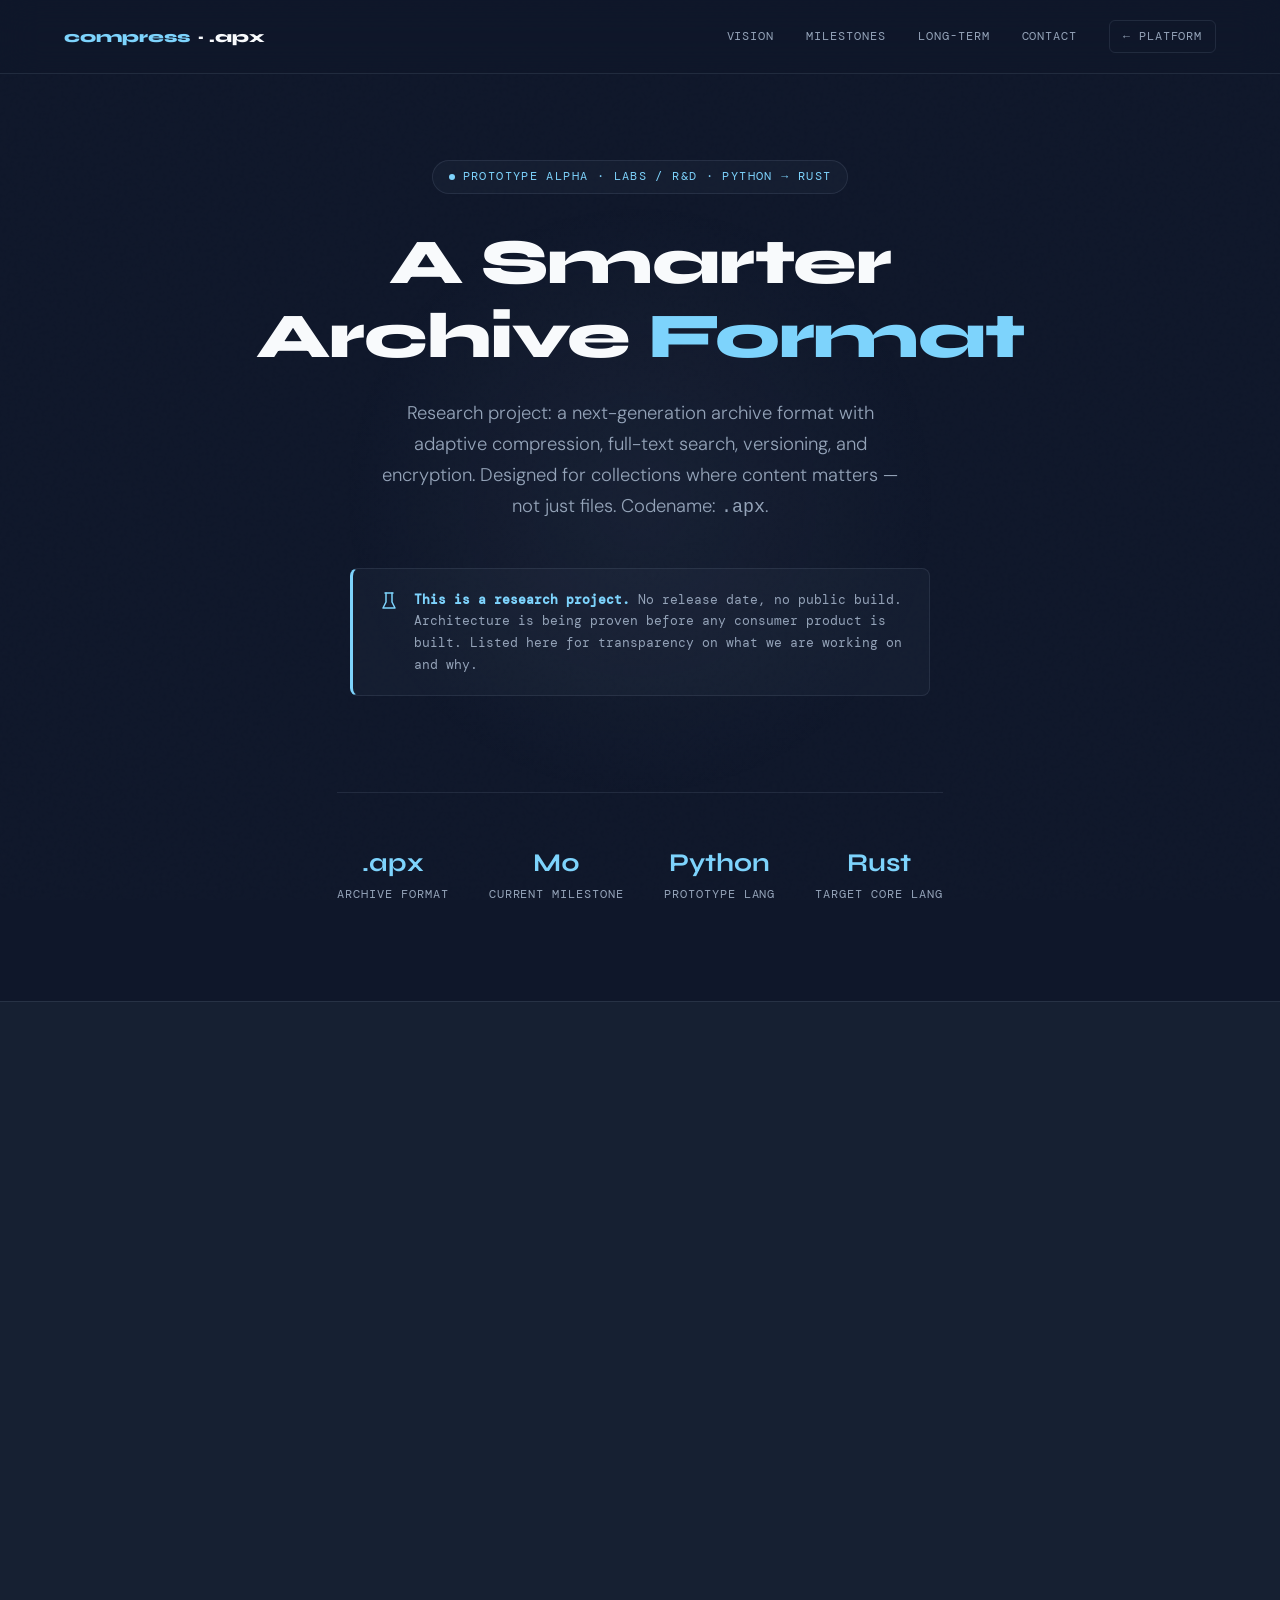
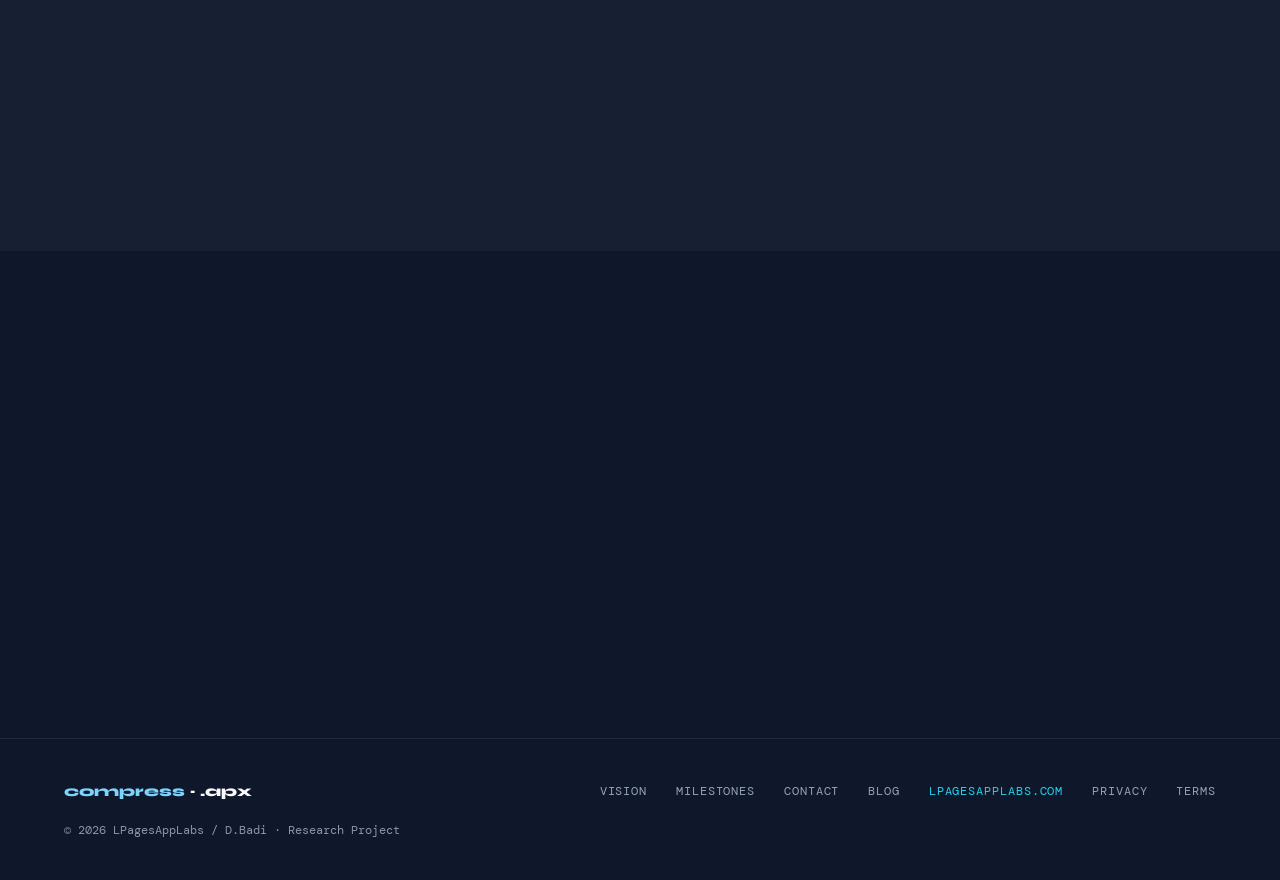
==== public/index.html @ ff011be1 "Separate served content from internal tooling — the actual fix _redirects failed twice to block /.ci" ====
<!DOCTYPE html>
<!-- LPagesAppLabs Platform v1.0 · Compress · contact@lpagesapplabs.com -->
<html lang="en">
<head>
  <meta charset="UTF-8" />
  <meta name="viewport" content="width=device-width, initial-scale=1.0"/>
  <meta name="color-scheme" content="dark">
  <title>Compress — Next-Generation Archive Format Research</title>
  <meta name="description" content="LPagesAppLabs Labs: Compress is a research project building a next-generation archive format (.apx) with adaptive compression, full-text search, and encryption.">
  <link rel="canonical" href="https://compress.lpagesapplabs.com/" />
  <meta property="og:title" content="Compress — Next-Generation Archive Format Research" />
  <meta property="og:description" content="Research project: .apx archive format with adaptive compression, full-text search, and encryption. Prototype Alpha." />
  <meta property="og:url" content="https://compress.lpagesapplabs.com/" />
  <meta property="og:image" content="https://lpagesapplabs.com/og-image.png" />
  <meta property="og:image:width" content="1200" />
  <meta property="og:image:height" content="630" />
  <meta property="og:type" content="website" />
  <meta name="twitter:card" content="summary_large_image" />
  <meta name="twitter:title" content="Compress — Next-Generation Archive Format Research" />
  <meta name="twitter:description" content="Research project: .apx archive format with adaptive compression, full-text search, and encryption. Prototype Alpha." />
  <meta name="twitter:image" content="https://lpagesapplabs.com/og-image.png" />
  <meta name="theme-color" content="#0F172A">
  <meta name="robots" content="index, follow">
  <link rel="icon" href="https://lpagesapplabs.com/logo.svg" type="image/svg+xml">
  <script src="main.js"></script>
  <link rel="stylesheet" href="fonts.css">
  <link rel="preload" href="fonts/syne-latin-800-normal.woff2" as="font" type="font/woff2" crossorigin>
  <link rel="preload" href="fonts/dm-sans-latin-400-normal.woff2" as="font" type="font/woff2" crossorigin>
  <link rel="stylesheet" href="styles.css">
</head>
<body>
<a class="skip-link" href="#main-content">Skip to main content</a>

<nav>
  <a href="#hero" class="nav-logo"><span>compress</span> · .apx</a>
  <div class="nav-right">
    <div class="nav-links">
      <a href="#vision">Vision</a>
      <a href="#milestones">Milestones</a>
      <a href="#longterm">Long-term</a>
      <a href="#contact">Contact</a>
    </div>
    <a href="https://lpagesapplabs.com" class="nav-platform" rel="noopener noreferrer">← Platform</a>
    <button class="nav-hamburger" id="hamburger" aria-label="Menu" aria-expanded="false" aria-controls="navMobile"><span></span><span></span><span></span></button>
  </div>
</nav>
<div class="nav-mobile" id="navMobile">
  <a href="#vision">Vision</a>
  <a href="#milestones">Milestones</a>
  <a href="#longterm">Long-term</a>
  <a href="#contact">Contact</a>
  <a href="https://lpagesapplabs.com" rel="noopener noreferrer">← Platform</a>
</div>

<!-- HERO -->
<main id="main-content">
<section id="hero">
  <div class="hero-glow"></div>
  <div class="hero-badge"><span class="badge-dot"></span> Prototype Alpha · Labs / R&amp;D · Python → Rust</div>
  <h1>A Smarter<br>Archive <span class="accent">Format</span></h1>
  <p class="hero-sub">Research project: a next-generation archive format with adaptive compression, full-text search, versioning, and encryption. Designed for collections where content matters — not just files. Codename: <code>.apx</code>.</p>

  <div class="lab-note">
    <span class="lab-note-icon" aria-hidden="true"><svg width="24" height="24" viewBox="0 0 24 24" fill="none" stroke="#7DD3FC" stroke-width="1.5" stroke-linecap="round" stroke-linejoin="round" aria-hidden="true"><path d="M9 3v9l-3 6h12l-3-6V3"/><line x1="8" y1="3" x2="16" y2="3"/></svg></span>
    <p><strong>This is a research project.</strong> No release date, no public build. Architecture is being proven before any consumer product is built. Listed here for transparency on what we are working on and why.</p>
  </div>

  <div class="hero-stat-bar">
    <div class="stat"><div class="stat-num">.apx</div><div class="stat-label">Archive format</div></div>
    <div class="stat"><div class="stat-num">M0</div><div class="stat-label">Current milestone</div></div>
    <div class="stat"><div class="stat-num">Python</div><div class="stat-label">Prototype lang</div></div>
    <div class="stat"><div class="stat-num">Rust</div><div class="stat-label">Target core lang</div></div>
  </div>
</section>

<!-- VISION -->
<section id="vision">
  <div class="vision-inner">
    <div class="vision-copy reveal">
      <div class="section-label">The Problem</div>
      <h2 class="section-title">Why Build a New Archive Format?</h2>
      <p>Zip and tar were designed in a different era. They treat an archive as a flat list of files — no deduplication, no search, no relationships, no adaptive compression. Every repack is a full copy.</p>
      <p>For structured creative and technical projects — codebases, design assets, research data — the archive format itself should understand the content.</p>
    </div>
    <div class="vision-goals reveal">
      <div class="goal-row"><span class="goal-icon" aria-hidden="true"><svg width="24" height="24" viewBox="0 0 24 24" fill="none" stroke="#7DD3FC" stroke-width="1.5" stroke-linecap="round" stroke-linejoin="round" aria-hidden="true"><circle cx="18" cy="5" r="3"/><circle cx="6" cy="12" r="3"/><circle cx="18" cy="19" r="3"/><line x1="8.59" y1="13.51" x2="15.42" y2="17.49"/><line x1="15.41" y1="6.51" x2="8.59" y2="10.49"/></svg></span><div><h3 class="goal-title">Content-Addressed Deduplication</h3><div class="goal-desc">Identical chunks stored once. Incremental archives without redundancy.</div></div></div>
      <div class="goal-row"><span class="goal-icon" aria-hidden="true"><svg width="24" height="24" viewBox="0 0 24 24" fill="none" stroke="#7DD3FC" stroke-width="1.5" stroke-linecap="round" stroke-linejoin="round" aria-hidden="true"><line x1="4" y1="21" x2="4" y2="14"/><line x1="4" y1="10" x2="4" y2="3"/><line x1="12" y1="21" x2="12" y2="12"/><line x1="12" y1="8" x2="12" y2="3"/><line x1="20" y1="21" x2="20" y2="16"/><line x1="20" y1="12" x2="20" y2="3"/><line x1="1" y1="14" x2="7" y2="14"/><line x1="9" y1="8" x2="15" y2="8"/><line x1="17" y1="16" x2="23" y2="16"/></svg></span><div><h3 class="goal-title">Adaptive Compression</h3><div class="goal-desc">Per-chunk, per-content-type algorithm selection. Code ≠ images ≠ audio.</div></div></div>
      <div class="goal-row"><span class="goal-icon" aria-hidden="true"><svg width="24" height="24" viewBox="0 0 24 24" fill="none" stroke="#7DD3FC" stroke-width="1.5" stroke-linecap="round" stroke-linejoin="round" aria-hidden="true"><circle cx="11" cy="11" r="8"/><line x1="21" y1="21" x2="16.65" y2="16.65"/></svg></span><div><h3 class="goal-title">Full-Text & Metadata Search</h3><div class="goal-desc">Find a file inside an archive without extracting. SQLite metadata index.</div></div></div>
      <div class="goal-row"><span class="goal-icon" aria-hidden="true"><svg width="24" height="24" viewBox="0 0 24 24" fill="none" stroke="#7DD3FC" stroke-width="1.5" stroke-linecap="round" stroke-linejoin="round" aria-hidden="true"><path d="M3 3v5h5"/><path d="M3.05 13A9 9 0 1 0 6 5.3L3 8"/></svg></span><div><h3 class="goal-title">Versioning & Delta Storage</h3><div class="goal-desc">Track changes over time. Only changed chunks stored in each version.</div></div></div>
      <div class="goal-row"><span class="goal-icon" aria-hidden="true"><svg width="24" height="24" viewBox="0 0 24 24" fill="none" stroke="#7DD3FC" stroke-width="1.5" stroke-linecap="round" stroke-linejoin="round" aria-hidden="true"><rect x="3" y="11" width="18" height="11" rx="2" ry="2"/><path d="M7 11V7a5 5 0 0 1 10 0v4"/></svg></span><div><h3 class="goal-title">Encryption</h3><div class="goal-desc">First-class encrypted archives, not an afterthought.</div></div></div>
    </div>
  </div>
</section>

<!-- MILESTONES -->
<section id="milestones">
  <div class="milestones-inner">
    <div class="milestones-header reveal">
      <div class="section-label">Milestones</div>
      <h2 class="section-title">Proving the Architecture First</h2>
      <p>Each milestone must be benchmarked and proven before the next begins. No premature optimization.</p>
    </div>
    <div class="milestone-list">
      <div class="milestone reveal">
        <div class="m-num active">M0</div>
        <div>
          <div class="m-label">Current — Prototype Alpha</div>
          <h3 class="m-name">Foundation</h3>
          <p class="m-desc">SQLite metadata schema, archive inspector, verification, and benchmark framework.</p>
          <div class="m-items">
            <span class="m-item todo">SQLite schema</span>
            <span class="m-item todo">alpha inspect</span>
            <span class="m-item todo">alpha verify</span>
            <span class="m-item todo">Benchmark framework</span>
            <span class="m-item todo">Unit test skeleton</span>
          </div>
        </div>
      </div>
      <div class="milestone reveal">
        <div class="m-num next">M1</div>
        <div>
          <h3 class="m-name">Basic Archive I/O</h3>
          <p class="m-desc"><code>alpha create</code> and <code>alpha extract</code>. Single-pass flat archive, no deduplication yet. Baseline benchmarks established.</p>
        </div>
      </div>
      <div class="milestone reveal">
        <div class="m-num next">M2</div>
        <div>
          <h3 class="m-name">Content-Addressed Deduplication</h3>
          <p class="m-desc">Chunk boundaries, rolling hash, content-addressed chunk store. Measure space savings on real project trees.</p>
        </div>
      </div>
      <div class="milestone reveal">
        <div class="m-num next">M3</div>
        <div>
          <h3 class="m-name">Adaptive Compression</h3>
          <p class="m-desc">Per-chunk algorithm selection. Benchmark zstd, brotli, and lz4 across content types. Choose per file signature.</p>
        </div>
      </div>
      <div class="milestone reveal">
        <div class="m-num next">M4+</div>
        <div>
          <h3 class="m-name">Search · Versioning · Encryption · Rust Core</h3>
          <p class="m-desc">Full-text metadata search, delta versioning, first-class encryption, and migration of the core to Rust for performance.</p>
        </div>
      </div>
    </div>
  </div>
</section>

<!-- LONG-TERM VISION -->
<section id="longterm">
  <div class="directions-wrap">
    <div class="directions-header reveal">
      <div class="section-label">Long-Term Vision</div>
      <h2 class="section-title">What It Could Become</h2>
      <p class="directions-sub">If the research proves out, these are the product directions that follow.</p>
    </div>
    <div class="lt-inner reveal">
      <div class="lt-card"><div class="lt-icon" aria-hidden="true"><svg width="24" height="24" viewBox="0 0 24 24" fill="none" stroke="#7DD3FC" stroke-width="1.5" stroke-linecap="round" stroke-linejoin="round" aria-hidden="true"><line x1="22" y1="12" x2="2" y2="12"/><path d="M5.45 5.11L2 12v6a2 2 0 0 0 2 2h16a2 2 0 0 0 2-2v-6l-3.45-6.89A2 2 0 0 0 16.76 4H7.24a2 2 0 0 0-1.79 1.11z"/><line x1="6" y1="16" x2="6.01" y2="16"/><line x1="10" y1="16" x2="10.01" y2="16"/></svg></div><h3 class="lt-title">Developer Archiver</h3><div class="lt-desc">A replacement for zip/tar in developer workflows — fast, searchable, deduplicated project archives.</div></div>
      <div class="lt-card"><div class="lt-icon" aria-hidden="true"><svg width="24" height="24" viewBox="0 0 24 24" fill="none" stroke="#7DD3FC" stroke-width="1.5" stroke-linecap="round" stroke-linejoin="round" aria-hidden="true"><circle cx="12" cy="12" r="10"/><line x1="14.31" y1="8" x2="20.05" y2="17.94"/><line x1="9.69" y1="8" x2="21.17" y2="8"/><line x1="7.38" y1="12" x2="13.12" y2="2.06"/><line x1="9.69" y1="16" x2="3.95" y2="6.06"/><line x1="14.31" y1="16" x2="2.83" y2="16"/><line x1="16.62" y1="12" x2="10.88" y2="21.94"/></svg></div><h3 class="lt-title">Creative Asset Storage</h3><div class="lt-desc">Archive format for design studios and video teams — where assets are large, versioned, and referenced repeatedly.</div></div>
      <div class="lt-card"><div class="lt-icon" aria-hidden="true"><svg width="24" height="24" viewBox="0 0 24 24" fill="none" stroke="#7DD3FC" stroke-width="1.5" stroke-linecap="round" stroke-linejoin="round" aria-hidden="true"><rect x="3" y="11" width="18" height="11" rx="2" ry="2"/><path d="M7 11V7a5 5 0 0 1 10 0v4"/></svg></div><h3 class="lt-title">Encrypted Backup Format</h3><div class="lt-desc">Encrypted, deduplicated, searchable offline backups — the data layer beneath future LPagesAppLabs products.</div></div>
      <div class="lt-card"><div class="lt-icon" aria-hidden="true"><svg width="24" height="24" viewBox="0 0 24 24" fill="none" stroke="#7DD3FC" stroke-width="1.5" stroke-linecap="round" stroke-linejoin="round" aria-hidden="true"><path d="M2 3h6a4 4 0 0 1 4 4v14a3 3 0 0 0-3-3H2z"/><path d="M22 3h-6a4 4 0 0 0-4 4v14a3 3 0 0 0 3-3h7z"/></svg></div><h3 class="lt-title">Research & Data Archives</h3><div class="lt-desc">Structured archives for research datasets — with provenance, versioning, and relationship graphs.</div></div>
    </div>
  </div>
</section>

<!-- CONTACT -->
<section id="contact">
  <div class="reveal">
    <div class="section-label">Get in Touch</div>
    <h2 class="section-title">Follow the Research</h2>
  </div>
  <div class="contact-box reveal">
    <p>Interested in this problem space? Get in touch.</p>
    <a href="mailto:contact@lpagesapplabs.com" class="contact-email">contact@lpagesapplabs.com</a>
  </div>
</section>

</main>

<footer>
  <a href="#hero" class="footer-logo"><span>compress</span> · .apx</a>
  <div class="footer-links">
    <a href="#vision">Vision</a>
    <a href="#milestones">Milestones</a>
    <a href="#contact">Contact</a>
    <a href="https://blog.lpagesapplabs.com" rel="noopener noreferrer">Blog</a>
    <a href="https://lpagesapplabs.com" class="footer-platform" rel="noopener noreferrer">lpagesapplabs.com</a>
    <a href="privacy.html">Privacy</a>
    <a href="terms.html">Terms</a>
  </div>
  <div class="footer-copy">© 2026 LPagesAppLabs / D.Badi · Research Project</div>
</footer>

</body>
</html>
---- public/fonts.css ----
/* Self-hosted webfonts. Previously loaded from fonts.bunny.net, which sat in both
   style-src and font-src on all nine origins with no SRI possible, because the
   CSS URL is generated. Serving them from our own origin removes the last
   third-party origin on the platform and lets the CSP drop to 'self'.
   Greek subsets omitted; latin and latin-ext cover English and Romanian. */

/* latin */
@font-face {
  font-family: 'Syne';
  font-style: normal;
  font-weight: 400;
  font-stretch: 100%;
  font-display: swap;
  src: url(fonts/syne-latin-400-normal.woff2) format('woff2'); 
  unicode-range: U+0000-00FF,U+0131,U+0152-0153,U+02BB-02BC,U+02C6,U+02DA,U+02DC,U+0304,U+0308,U+0329,U+2000-206F,U+20AC,U+2122,U+2191,U+2193,U+2212,U+2215,U+FEFF,U+FFFD;
}

/* latin-ext */
@font-face {
  font-family: 'Syne';
  font-style: normal;
  font-weight: 400;
  font-stretch: 100%;
  font-display: swap;
  src: url(fonts/syne-latin-ext-400-normal.woff2) format('woff2'); 
  unicode-range: U+0100-02BA,U+02BD-02C5,U+02C7-02CC,U+02CE-02D7,U+02DD-02FF,U+0304,U+0308,U+0329,U+1D00-1DBF,U+1E00-1E9F,U+1EF2-1EFF,U+2020,U+20A0-20AB,U+20AD-20C0,U+2113,U+2C60-2C7F,U+A720-A7FF;
}

/* latin */
@font-face {
  font-family: 'Syne';
  font-style: normal;
  font-weight: 600;
  font-stretch: 100%;
  font-display: swap;
  src: url(fonts/syne-latin-600-normal.woff2) format('woff2'); 
  unicode-range: U+0000-00FF,U+0131,U+0152-0153,U+02BB-02BC,U+02C6,U+02DA,U+02DC,U+0304,U+0308,U+0329,U+2000-206F,U+20AC,U+2122,U+2191,U+2193,U+2212,U+2215,U+FEFF,U+FFFD;
}

/* latin-ext */
@font-face {
  font-family: 'Syne';
  font-style: normal;
  font-weight: 600;
  font-stretch: 100%;
  font-display: swap;
  src: url(fonts/syne-latin-ext-600-normal.woff2) format('woff2'); 
  unicode-range: U+0100-02BA,U+02BD-02C5,U+02C7-02CC,U+02CE-02D7,U+02DD-02FF,U+0304,U+0308,U+0329,U+1D00-1DBF,U+1E00-1E9F,U+1EF2-1EFF,U+2020,U+20A0-20AB,U+20AD-20C0,U+2113,U+2C60-2C7F,U+A720-A7FF;
}

/* latin */
@font-face {
  font-family: 'Syne';
  font-style: normal;
  font-weight: 700;
  font-stretch: 100%;
  font-display: swap;
  src: url(fonts/syne-latin-700-normal.woff2) format('woff2'); 
  unicode-range: U+0000-00FF,U+0131,U+0152-0153,U+02BB-02BC,U+02C6,U+02DA,U+02DC,U+0304,U+0308,U+0329,U+2000-206F,U+20AC,U+2122,U+2191,U+2193,U+2212,U+2215,U+FEFF,U+FFFD;
}

/* latin-ext */
@font-face {
  font-family: 'Syne';
  font-style: normal;
  font-weight: 700;
  font-stretch: 100%;
  font-display: swap;
  src: url(fonts/syne-latin-ext-700-normal.woff2) format('woff2'); 
  unicode-range: U+0100-02BA,U+02BD-02C5,U+02C7-02CC,U+02CE-02D7,U+02DD-02FF,U+0304,U+0308,U+0329,U+1D00-1DBF,U+1E00-1E9F,U+1EF2-1EFF,U+2020,U+20A0-20AB,U+20AD-20C0,U+2113,U+2C60-2C7F,U+A720-A7FF;
}

/* latin */
@font-face {
  font-family: 'Syne';
  font-style: normal;
  font-weight: 800;
  font-stretch: 100%;
  font-display: swap;
  src: url(fonts/syne-latin-800-normal.woff2) format('woff2'); 
  unicode-range: U+0000-00FF,U+0131,U+0152-0153,U+02BB-02BC,U+02C6,U+02DA,U+02DC,U+0304,U+0308,U+0329,U+2000-206F,U+20AC,U+2122,U+2191,U+2193,U+2212,U+2215,U+FEFF,U+FFFD;
}

/* latin-ext */
@font-face {
  font-family: 'Syne';
  font-style: normal;
  font-weight: 800;
  font-stretch: 100%;
  font-display: swap;
  src: url(fonts/syne-latin-ext-800-normal.woff2) format('woff2'); 
  unicode-range: U+0100-02BA,U+02BD-02C5,U+02C7-02CC,U+02CE-02D7,U+02DD-02FF,U+0304,U+0308,U+0329,U+1D00-1DBF,U+1E00-1E9F,U+1EF2-1EFF,U+2020,U+20A0-20AB,U+20AD-20C0,U+2113,U+2C60-2C7F,U+A720-A7FF;
}

/* latin */
@font-face {
  font-family: 'DM Mono';
  font-style: normal;
  font-weight: 300;
  font-display: swap;
  src: url(fonts/dm-mono-latin-300-normal.woff2) format('woff2'); 
  unicode-range: U+0000-00FF,U+0131,U+0152-0153,U+02BB-02BC,U+02C6,U+02DA,U+02DC,U+0304,U+0308,U+0329,U+2000-206F,U+20AC,U+2122,U+2191,U+2193,U+2212,U+2215,U+FEFF,U+FFFD;
}

/* latin-ext */
@font-face {
  font-family: 'DM Mono';
  font-style: normal;
  font-weight: 300;
  font-display: swap;
  src: url(fonts/dm-mono-latin-ext-300-normal.woff2) format('woff2'); 
  unicode-range: U+0100-02BA,U+02BD-02C5,U+02C7-02CC,U+02CE-02D7,U+02DD-02FF,U+0304,U+0308,U+0329,U+1D00-1DBF,U+1E00-1E9F,U+1EF2-1EFF,U+2020,U+20A0-20AB,U+20AD-20C0,U+2113,U+2C60-2C7F,U+A720-A7FF;
}

/* latin */
@font-face {
  font-family: 'DM Mono';
  font-style: normal;
  font-weight: 400;
  font-display: swap;
  src: url(fonts/dm-mono-latin-400-normal.woff2) format('woff2'); 
  unicode-range: U+0000-00FF,U+0131,U+0152-0153,U+02BB-02BC,U+02C6,U+02DA,U+02DC,U+0304,U+0308,U+0329,U+2000-206F,U+20AC,U+2122,U+2191,U+2193,U+2212,U+2215,U+FEFF,U+FFFD;
}

/* latin-ext */
@font-face {
  font-family: 'DM Mono';
  font-style: normal;
  font-weight: 400;
  font-display: swap;
  src: url(fonts/dm-mono-latin-ext-400-normal.woff2) format('woff2'); 
  unicode-range: U+0100-02BA,U+02BD-02C5,U+02C7-02CC,U+02CE-02D7,U+02DD-02FF,U+0304,U+0308,U+0329,U+1D00-1DBF,U+1E00-1E9F,U+1EF2-1EFF,U+2020,U+20A0-20AB,U+20AD-20C0,U+2113,U+2C60-2C7F,U+A720-A7FF;
}

/* latin */
@font-face {
  font-family: 'DM Mono';
  font-style: normal;
  font-weight: 500;
  font-display: swap;
  src: url(fonts/dm-mono-latin-500-normal.woff2) format('woff2'); 
  unicode-range: U+0000-00FF,U+0131,U+0152-0153,U+02BB-02BC,U+02C6,U+02DA,U+02DC,U+0304,U+0308,U+0329,U+2000-206F,U+20AC,U+2122,U+2191,U+2193,U+2212,U+2215,U+FEFF,U+FFFD;
}

/* latin-ext */
@font-face {
  font-family: 'DM Mono';
  font-style: normal;
  font-weight: 500;
  font-display: swap;
  src: url(fonts/dm-mono-latin-ext-500-normal.woff2) format('woff2'); 
  unicode-range: U+0100-02BA,U+02BD-02C5,U+02C7-02CC,U+02CE-02D7,U+02DD-02FF,U+0304,U+0308,U+0329,U+1D00-1DBF,U+1E00-1E9F,U+1EF2-1EFF,U+2020,U+20A0-20AB,U+20AD-20C0,U+2113,U+2C60-2C7F,U+A720-A7FF;
}

/* latin */
@font-face {
  font-family: 'DM Sans';
  font-style: normal;
  font-weight: 300;
  font-stretch: 100%;
  font-display: swap;
  src: url(fonts/dm-sans-latin-300-normal.woff2) format('woff2'); 
  unicode-range: U+0000-00FF,U+0131,U+0152-0153,U+02BB-02BC,U+02C6,U+02DA,U+02DC,U+0304,U+0308,U+0329,U+2000-206F,U+20AC,U+2122,U+2191,U+2193,U+2212,U+2215,U+FEFF,U+FFFD;
}

/* latin-ext */
@font-face {
  font-family: 'DM Sans';
  font-style: normal;
  font-weight: 300;
  font-stretch: 100%;
  font-display: swap;
  src: url(fonts/dm-sans-latin-ext-300-normal.woff2) format('woff2'); 
  unicode-range: U+0100-02BA,U+02BD-02C5,U+02C7-02CC,U+02CE-02D7,U+02DD-02FF,U+0304,U+0308,U+0329,U+1D00-1DBF,U+1E00-1E9F,U+1EF2-1EFF,U+2020,U+20A0-20AB,U+20AD-20C0,U+2113,U+2C60-2C7F,U+A720-A7FF;
}

/* latin */
@font-face {
  font-family: 'DM Sans';
  font-style: normal;
  font-weight: 400;
  font-stretch: 100%;
  font-display: swap;
  src: url(fonts/dm-sans-latin-400-normal.woff2) format('woff2'); 
  unicode-range: U+0000-00FF,U+0131,U+0152-0153,U+02BB-02BC,U+02C6,U+02DA,U+02DC,U+0304,U+0308,U+0329,U+2000-206F,U+20AC,U+2122,U+2191,U+2193,U+2212,U+2215,U+FEFF,U+FFFD;
}

/* latin-ext */
@font-face {
  font-family: 'DM Sans';
  font-style: normal;
  font-weight: 400;
  font-stretch: 100%;
  font-display: swap;
  src: url(fonts/dm-sans-latin-ext-400-normal.woff2) format('woff2'); 
  unicode-range: U+0100-02BA,U+02BD-02C5,U+02C7-02CC,U+02CE-02D7,U+02DD-02FF,U+0304,U+0308,U+0329,U+1D00-1DBF,U+1E00-1E9F,U+1EF2-1EFF,U+2020,U+20A0-20AB,U+20AD-20C0,U+2113,U+2C60-2C7F,U+A720-A7FF;
}

/* latin */
@font-face {
  font-family: 'DM Sans';
  font-style: normal;
  font-weight: 500;
  font-stretch: 100%;
  font-display: swap;
  src: url(fonts/dm-sans-latin-500-normal.woff2) format('woff2'); 
  unicode-range: U+0000-00FF,U+0131,U+0152-0153,U+02BB-02BC,U+02C6,U+02DA,U+02DC,U+0304,U+0308,U+0329,U+2000-206F,U+20AC,U+2122,U+2191,U+2193,U+2212,U+2215,U+FEFF,U+FFFD;
}

/* latin-ext */
@font-face {
  font-family: 'DM Sans';
  font-style: normal;
  font-weight: 500;
  font-stretch: 100%;
  font-display: swap;
  src: url(fonts/dm-sans-latin-ext-500-normal.woff2) format('woff2'); 
  unicode-range: U+0100-02BA,U+02BD-02C5,U+02C7-02CC,U+02CE-02D7,U+02DD-02FF,U+0304,U+0308,U+0329,U+1D00-1DBF,U+1E00-1E9F,U+1EF2-1EFF,U+2020,U+20A0-20AB,U+20AD-20C0,U+2113,U+2C60-2C7F,U+A720-A7FF;
}
---- public/styles.css ----
*, *::before, *::after { box-sizing: border-box; margin: 0; padding: 0; }
    :root {
      --bg: #0F172A; --bg2: #111827;
      --surface: #1E293B; --surface2: #162032;
      --slate: #64748B; --slate-bright: #94A3B8;
      --slate-glow: rgba(100,116,139,0.15);
      --slate-glow2: rgba(100,116,139,0.07);
      --accent: #7DD3FC; /* sky-300 — bright research accent */
      --cyan: #22D3EE;
      --emerald: #10B981;
      --white: #F8FAFC; --muted: #94A3B8; --muted-dim: #8A97A8;
      --border: rgba(100,116,139,0.22);
    }
    html { scroll-behavior: smooth; }
    body { background: var(--bg); color: var(--white); font-family: 'DM Sans', sans-serif; font-size: 16px; line-height: 1.7; overflow-x: hidden; }
    body::before { content:''; position:fixed; inset:0; background-image:url("data:image/svg+xml,%3Csvg viewBox='0 0 256 256' xmlns='http://www.w3.org/2000/svg'%3E%3Cfilter id='noise'%3E%3CfeTurbulence type='fractalNoise' baseFrequency='0.9' numOctaves='4' stitchTiles='stitch'/%3E%3C/filter%3E%3Crect width='100%25' height='100%25' filter='url(%23noise)' opacity='0.04'/%3E%3C/svg%3E"); pointer-events:none; z-index:0; opacity:0.4; }
    section { position: relative; z-index: 1; }

    nav { position:fixed; top:0; left:0; right:0; z-index:100; display:flex; justify-content:space-between; align-items:center; padding:1.25rem 5%; background:rgba(15,23,42,0.88); backdrop-filter:blur(18px); border-bottom:1px solid var(--border); }
    .nav-logo { font-family:'Syne',sans-serif; font-weight:800; font-size:1rem; color:var(--white); display:flex; align-items:center; gap:0.5rem; text-decoration:none; }
    .nav-logo span { color:var(--accent); }
    .nav-right { display:flex; align-items:center; gap:2rem; }
    .nav-links { display:flex; gap:2rem; }
    .nav-links a { font-family:'DM Mono',monospace; font-size:0.75rem; color:var(--muted); text-decoration:none; letter-spacing:0.08em; text-transform:uppercase; transition:color 0.2s; }
    .nav-links a:hover { color:var(--accent); }
    .nav-platform { font-family:'DM Mono',monospace; font-size:0.72rem; color:var(--muted); text-decoration:none; letter-spacing:0.08em; text-transform:uppercase; border:1px solid var(--border); padding:0.35rem 0.8rem; border-radius:6px; transition:all 0.2s; }
    .nav-platform:hover { color:var(--cyan); border-color:rgba(34,211,238,0.3); }
    .nav-hamburger { display:none; flex-direction:column; gap:5px; cursor:pointer; padding:4px; background:none; border:none; }
    .nav-hamburger span { display:block; width:22px; height:2px; background:var(--muted); border-radius:2px; }
    .nav-mobile { display:none; flex-direction:column; background:rgba(15,23,42,0.97); border-top:1px solid var(--border); padding:1rem 5%; position:fixed; top:62px; left:0; right:0; z-index:99; }
    .nav-mobile a { font-family:'DM Mono',monospace; font-size:0.85rem; color:var(--muted); text-decoration:none; letter-spacing:0.08em; text-transform:uppercase; padding:0.75rem 0; border-bottom:1px solid rgba(255,255,255,0.04); transition:color 0.2s; }
    .nav-mobile a:last-child { border-bottom:none; }
    .nav-mobile a:hover { color:var(--accent); }
    .nav-mobile.open { display:flex; }

    #hero { min-height:100vh; display:flex; flex-direction:column; align-items:center; justify-content:center; text-align:center; padding:10rem 5% 6rem; overflow:hidden; }
    .hero-glow { position:absolute; width:600px; height:600px; border-radius:50%; background:radial-gradient(circle, rgba(100,116,139,0.1) 0%, transparent 70%); top:50%; left:50%; transform:translate(-50%,-50%); pointer-events:none; }
    .hero-badge { display:inline-flex; align-items:center; gap:0.5rem; font-family:'DM Mono',monospace; font-size:0.72rem; letter-spacing:0.12em; text-transform:uppercase; color:var(--accent); background:var(--slate-glow2); border:1px solid var(--border); padding:0.4rem 1rem; border-radius:999px; margin-bottom:2rem; animation:fadeUp 0.6s ease both; }
    .badge-dot { width:6px; height:6px; border-radius:50%; background:var(--accent); animation:blink 3s ease infinite; }
    @keyframes blink { 0%,100%{opacity:1} 50%{opacity:0.4} }
    h1 { font-family:'Syne',sans-serif; font-weight:800; font-size:clamp(2rem,5vw,4rem); line-height:1.15; letter-spacing:-0.02em; margin-bottom:1.5rem; animation:fadeUp 0.7s 0.1s ease both; }
    h1 .accent { color:var(--accent); }
    .hero-sub { font-size:clamp(1rem,2vw,1.15rem); color:var(--muted); max-width:520px; margin:0 auto 2.8rem; font-weight:300; animation:fadeUp 0.7s 0.2s ease both; }

    .lab-note { display:flex; align-items:flex-start; gap:0.8rem; background:var(--slate-glow2); border:1px solid var(--border); border-left:3px solid var(--accent); border-radius:8px; padding:1.2rem 1.5rem; max-width:580px; margin:0 auto 2rem; animation:fadeUp 0.7s 0.3s ease both; text-align:left; }
    .lab-note-icon { flex-shrink:0; margin-top:0.1rem; display: flex; align-items: center; }
    .lab-note p { font-family:'DM Mono',monospace; font-size:0.8rem; color:var(--muted); line-height:1.7; }
    .lab-note strong { color:var(--accent); }

    .hero-stat-bar { display:flex; gap:2.5rem; flex-wrap:wrap; justify-content:center; margin-top:4rem; padding-top:3rem; border-top:1px solid var(--border); animation:fadeUp 0.7s 0.45s ease both; }
    .stat { text-align:center; }
    .stat-num { font-family:'Syne',sans-serif; font-size:1.6rem; font-weight:700; color:var(--accent); }
    .stat-label { font-size:0.75rem; color:var(--muted); font-family:'DM Mono',monospace; text-transform:uppercase; letter-spacing:0.08em; }
    @keyframes fadeUp { from{opacity:0;transform:translateY(24px)} to{opacity:1;transform:translateY(0)} }

    .section-label { font-family:'DM Mono',monospace; font-size:0.72rem; letter-spacing:0.14em; text-transform:uppercase; color:var(--accent); margin-bottom:1rem; }
    .section-title { font-family:'Syne',sans-serif; font-size:clamp(1.8rem,4vw,2.8rem); font-weight:700; line-height:1.2; margin-bottom:1rem; }

    /* VISION */
    #vision { padding:7rem 5%; background:var(--surface2); border-top:1px solid var(--border); }
    .vision-inner { max-width:1100px; margin:0 auto; display:grid; grid-template-columns:1fr 1fr; gap:4rem; align-items:start; }
    .vision-copy p { color:var(--muted); margin-bottom:1.5rem; font-size:1rem; }
    .vision-goals { display:flex; flex-direction:column; gap:0.7rem; }
    .goal-row { display:flex; align-items:flex-start; gap:0.8rem; padding:1rem 1.2rem; background:var(--surface); border:1px solid var(--border); border-radius:10px; }
    .goal-icon { flex-shrink:0; margin-top:0.1rem; display: flex; align-items: center; }
    .goal-title { font-family:'Syne',sans-serif; font-size:0.9rem; font-weight:700; margin-bottom:0.2rem; }
    .goal-desc { font-size:0.8rem; color:var(--muted); }

    /* MILESTONES */
    #milestones { padding:7rem 5%; }
    .milestones-inner { max-width:800px; margin:0 auto; }
    .milestones-header { text-align:center; margin-bottom:3.5rem; }
    .milestones-header p { color:var(--muted); font-size:1rem; margin-top:0.5rem; }
    .milestone-list { display:flex; flex-direction:column; }
    .milestone { display:grid; grid-template-columns:56px 1fr; gap:1.5rem; padding:1.8rem 0; border-bottom:1px solid rgba(255,255,255,0.04); align-items:start; }
    .milestone:last-child { border-bottom:none; }
    .m-num { width:40px; height:40px; border-radius:8px; display:flex; align-items:center; justify-content:center; font-family:'DM Mono',monospace; font-size:0.8rem; flex-shrink:0; }
    .m-num.active { background:var(--slate-glow); border:1px solid rgba(100,116,139,0.35); color:var(--accent); }
    .m-num.next { background:rgba(255,255,255,0.04); border:1px solid rgba(255,255,255,0.08); color:var(--muted); }
    .m-label { font-family:'DM Mono',monospace; font-size:0.65rem; letter-spacing:0.1em; text-transform:uppercase; color:var(--accent); margin-bottom:0.2rem; }
    .m-name { font-family:'Syne',sans-serif; font-size:1rem; font-weight:700; margin-bottom:0.3rem; }
    .m-desc { font-size:0.88rem; color:var(--muted); }
    .m-items { display:flex; flex-wrap:wrap; gap:0.4rem; margin-top:0.8rem; }
    .m-item { font-family:'DM Mono',monospace; font-size:0.67rem; padding:0.2rem 0.55rem; border-radius:4px; }
    .m-item.todo { background:rgba(255,255,255,0.04); border:1px solid rgba(255,255,255,0.08); color:var(--muted); }

    /* ROADMAP VISION */
    #longterm { padding:6rem 5%; background:var(--surface2); border-top:1px solid var(--border); }
    .lt-inner { max-width:900px; margin:0 auto; display:grid; grid-template-columns:repeat(auto-fit,minmax(200px,1fr)); gap:1rem; }
    .lt-card { background:var(--surface); border:1px solid var(--border); border-radius:10px; padding:1.5rem; }
    .lt-icon { margin-bottom:0.7rem; display: flex; }
    .lt-title { font-family:'Syne',sans-serif; font-size:0.9rem; font-weight:700; margin-bottom:0.4rem; color:var(--accent); }
    .lt-desc { font-size:0.82rem; color:var(--muted); line-height:1.6; }

    #contact { padding:6rem 5%; text-align:center; }
    .contact-box { max-width:480px; margin:2rem auto 0; background:var(--surface); border:1px solid var(--border); border-radius:12px; padding:2.5rem; }
    .contact-box p { color:var(--muted); font-size:0.95rem; margin-bottom:1.4rem; }
    .contact-email { display:inline-block; font-family:'DM Mono',monospace; font-size:0.95rem; color:var(--accent); text-decoration:none; padding:0.5rem 1rem; border:1px solid var(--border); border-radius:6px; transition:border-color 0.2s; }
    .contact-email:hover { border-color:var(--accent); }

    footer { padding:2.5rem 5%; border-top:1px solid var(--border); display:flex; justify-content:space-between; align-items:center; flex-wrap:wrap; gap:1rem; position:relative; z-index:1; }
    .footer-logo { font-family:'Syne',sans-serif; font-weight:800; font-size:0.95rem; text-decoration:none; color:var(--white); }
    .footer-logo span { color:var(--accent); }
    .footer-links { display:flex; gap:1.8rem; flex-wrap:wrap; }
    .footer-links a { font-family:'DM Mono',monospace; font-size:0.72rem; letter-spacing:0.08em; text-transform:uppercase; color:var(--muted); text-decoration:none; transition:color 0.2s; }
    .footer-links a:hover { color:var(--accent); }
    .footer-copy { font-family:'DM Mono',monospace; font-size:0.72rem; color:var(--muted-dim); }

    .js .reveal { opacity:0; transform:translateY(20px); transition:opacity 0.7s ease, transform 0.7s ease; }
    .js .reveal.visible { opacity:1; transform:none; }

    @media(max-width:768px){
      .vision-inner { grid-template-columns:1fr; gap:3rem; }
      .nav-links{display:none} .nav-hamburger{display:flex} .nav-right{gap:1rem}
      #hero{padding:7rem 5% 4rem} h1{font-size:clamp(1.9rem,8vw,2.8rem)}
      .hero-stat-bar{gap:1.5rem;margin-top:2.5rem;padding-top:2rem} .stat-num{font-size:1.3rem}
      footer{flex-direction:column;text-align:center;align-items:center} .footer-links{justify-content:center;gap:1rem}
    }

    @media (prefers-reduced-motion: reduce) {
      *, *::before, *::after { animation-duration: 0.01ms !important; animation-iteration-count: 1 !important; transition-duration: 0.01ms !important; }
      html { scroll-behavior: auto; }
      .js .reveal { opacity: 1; transform: none; }
    }
    .directions-wrap { max-width: 1100px; margin: 0 auto; }
    .directions-header { text-align: center; margin-bottom: 3rem; }
    .directions-sub { color: var(--muted); font-size: 1rem; max-width: 500px; margin: 0.5rem auto 0; }
    .footer-links .footer-platform { color: var(--cyan); }
  
/* Skip-to-content — WCAG 2.4.1 Level A */
.skip-link {
  position: absolute;
  top: -48px;
  left: 1rem;
  background: #10B981;
  color: #0F172A;
  padding: 0.5rem 1.1rem;
  border-radius: 0 0 6px 6px;
  z-index: 9999;
  font-size: 0.85rem;
  font-weight: 600;
  text-decoration: none;
  transition: top 0.15s ease;
}
.skip-link:focus { top: 0; outline: 2px solid #0F172A; outline-offset: 2px; }

/* Focus is a designed state, not a browser default. Nothing on this platform
   defined one except .skip-link, and five inputs actively removed the ring and
   signalled focus with a 1px border tint only — a colour-only indicator, which
   fails WCAG 1.4.1 and 2.4.7. White on these surfaces measures >13:1.
   :focus-visible, so pointer users never see a ring they did not ask for. */
:focus-visible {
  outline: 2px solid #F8FAFC;
  outline-offset: 2px;
  border-radius: 4px;
}
a:focus-visible, button:focus-visible, input:focus-visible,
[tabindex]:focus-visible, .btn:focus-visible {
  outline: 2px solid #F8FAFC;
  outline-offset: 2px;
}

/* Card titles are h3 so screen readers and search engines can navigate by
   heading; :where() keeps specificity at 0 so the existing class rules,
   which were written for divs, continue to control every visual property. */
:where(h3.work-name, h3.feature-title, h3.step-title, h3.svc-title, h3.prod-name, h3.post-title, h3.concept-title, h3.why-title, h3.card-title, h3.tier-name) {
  margin: 0; font-size: inherit; font-weight: inherit; line-height: inherit;
}
:where(h3.vis-title, h3.m-name, h3.goal-title, h3.lt-title, h3.how-title, h3.tier-head) {
  margin: 0; font-size: inherit; font-weight: inherit; line-height: inherit;
}

/* WCAG 2.5.8 — standalone nav and footer links computed ~20px tall against a
   24px minimum. min-height with inline-flex raises the hit area without adding
   padding that would shift the existing horizontal rhythm. */
.nav-links a, .footer-links a, .nav-mobile a, .nav-right a {
  display: inline-flex; align-items: center; min-height: 24px;
}

/* 404 page. No inline style attributes anywhere — style-src is 'self' with no
   unsafe-inline, so an inline style would simply not apply and the page would
   render bare. The strict CSP is only real because nothing depends on inline. */
.nf-wrap {
  min-height: 70vh; display: flex; flex-direction: column;
  align-items: center; justify-content: center; text-align: center;
  padding: 8rem 5% 4rem; gap: 1rem;
}
.nf-code {
  font-family: 'DM Mono', monospace; font-size: .72rem; letter-spacing: .14em;
  text-transform: uppercase; color: var(--muted);
}
.nf-title { font-family: 'Syne', sans-serif; font-weight: 800; font-size: clamp(2rem, 5vw, 3rem); }
.nf-body { color: var(--muted); max-width: 46ch; line-height: 1.7; }
.nf-back { color: var(--white); }
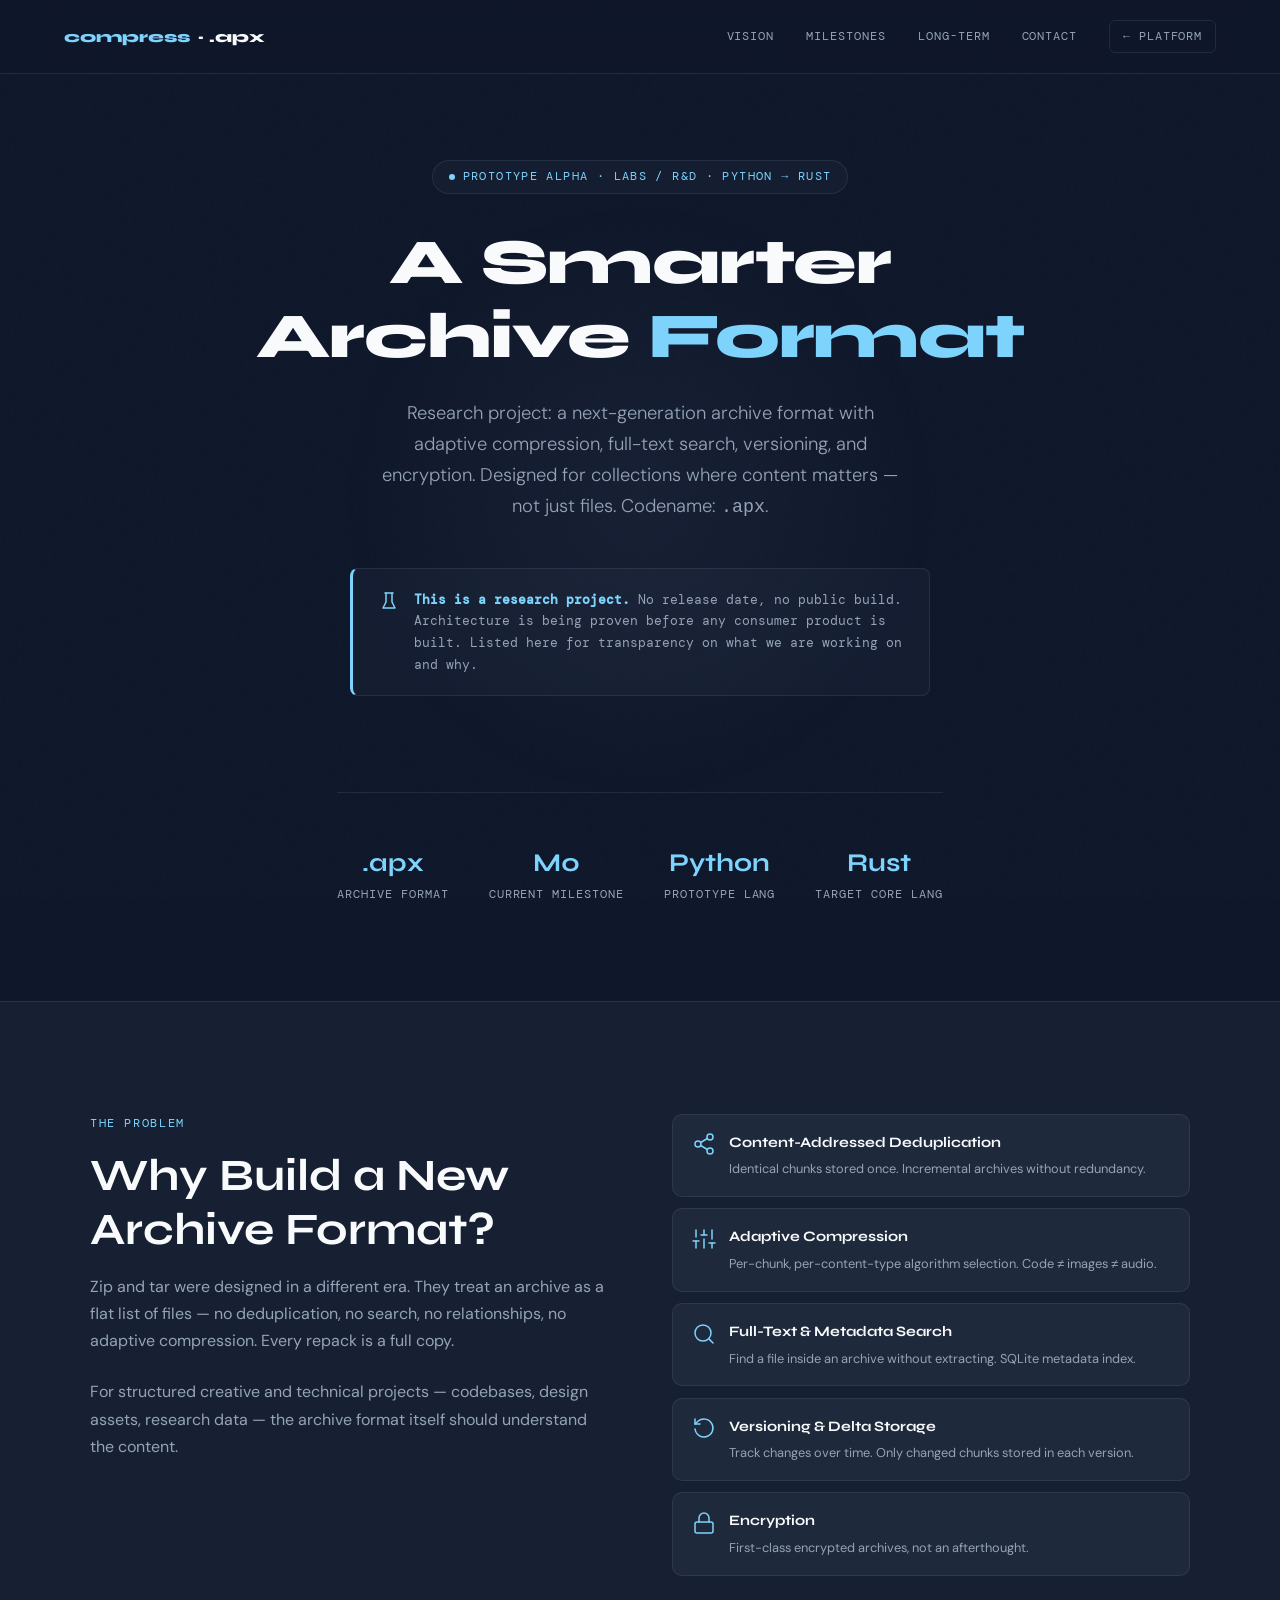
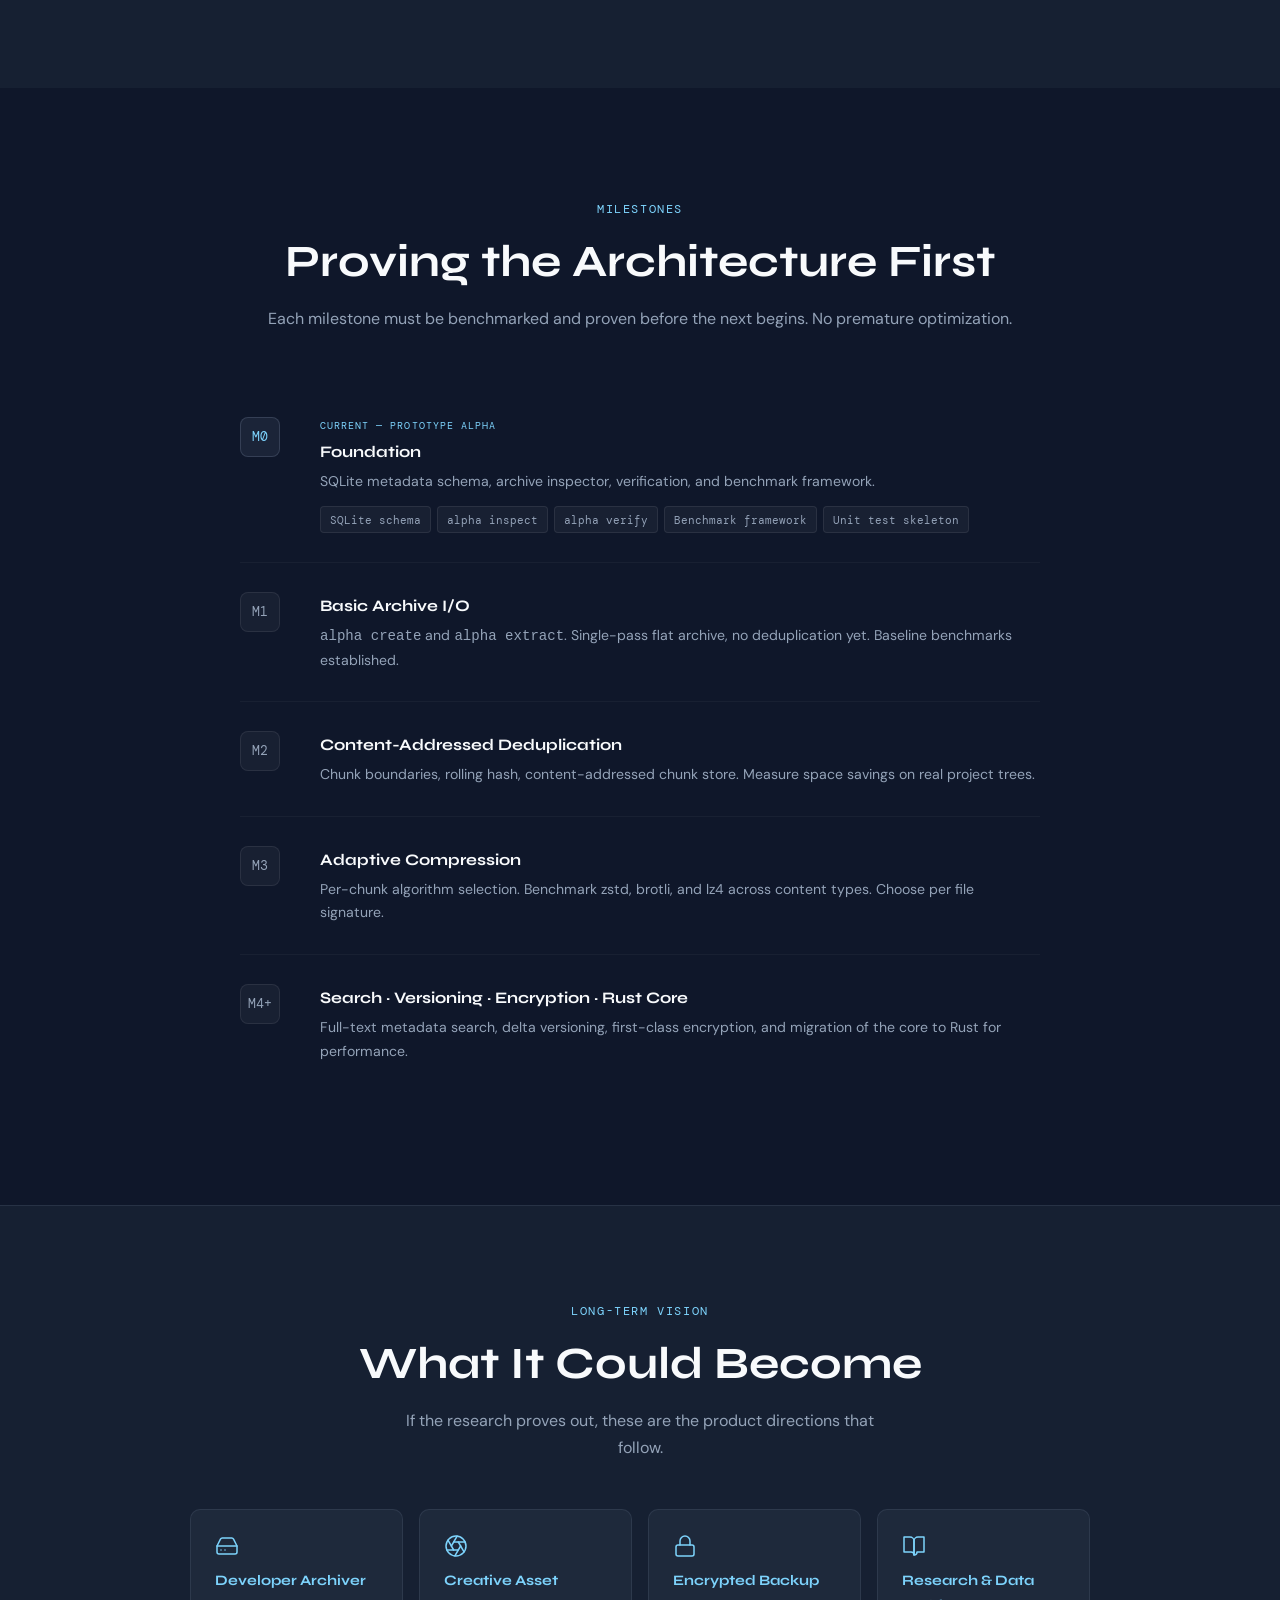
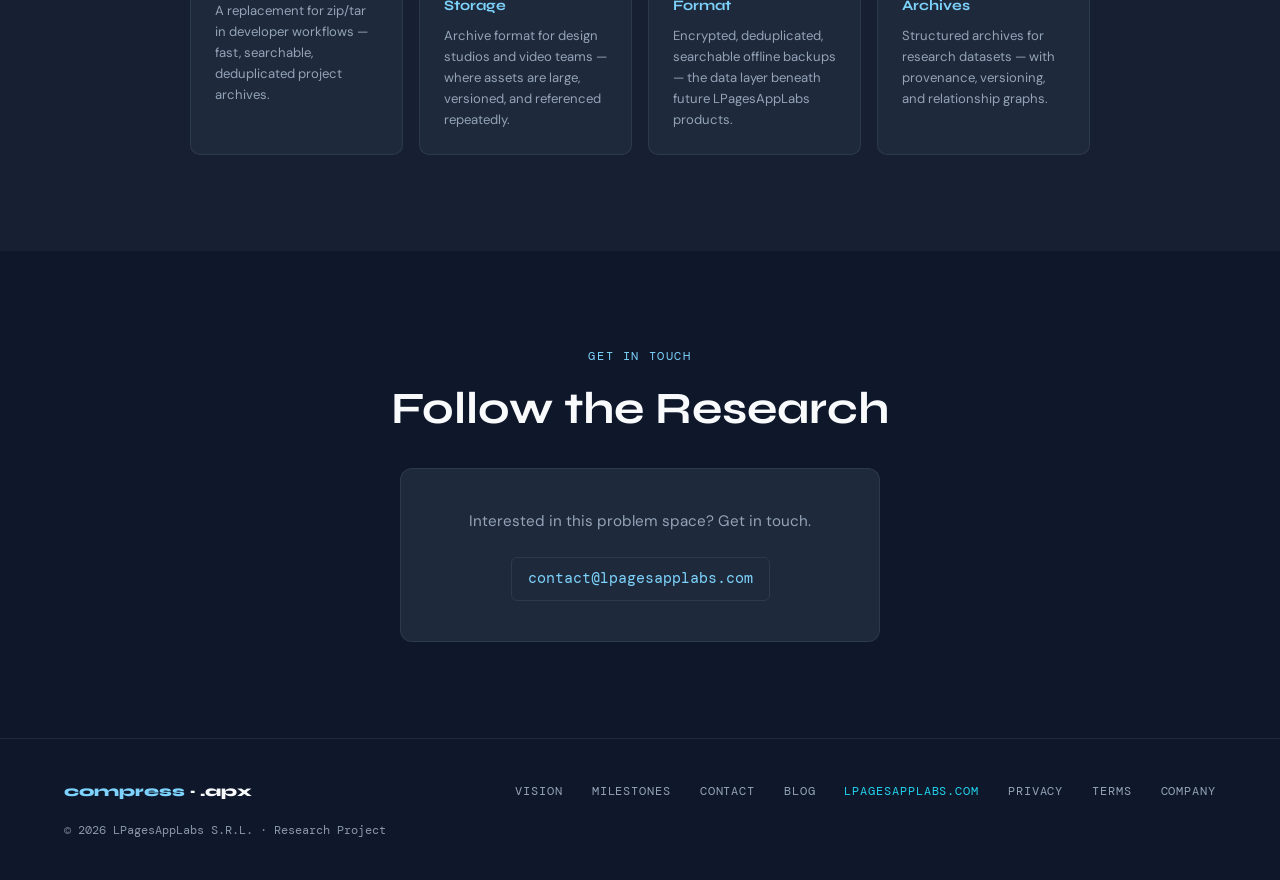
==== commit 9b805b0f: "Name the company, not a person, in every legal context LPAGESAPPLABS S.R.L. was registered on 2026-0" ====
--- a/public/index.html
+++ b/public/index.html
@@ -189,8 +189,9 @@
     <a href="https://lpagesapplabs.com" class="footer-platform" rel="noopener noreferrer">lpagesapplabs.com</a>
     <a href="privacy.html">Privacy</a>
     <a href="terms.html">Terms</a>
+    <a href="https://lpagesapplabs.com/company.html" rel="noopener noreferrer">Company</a>
   </div>
-  <div class="footer-copy">© 2026 LPagesAppLabs / D.Badi · Research Project</div>
+  <div class="footer-copy">© 2026 LPagesAppLabs S.R.L. · Research Project</div>
 </footer>
 
 </body>
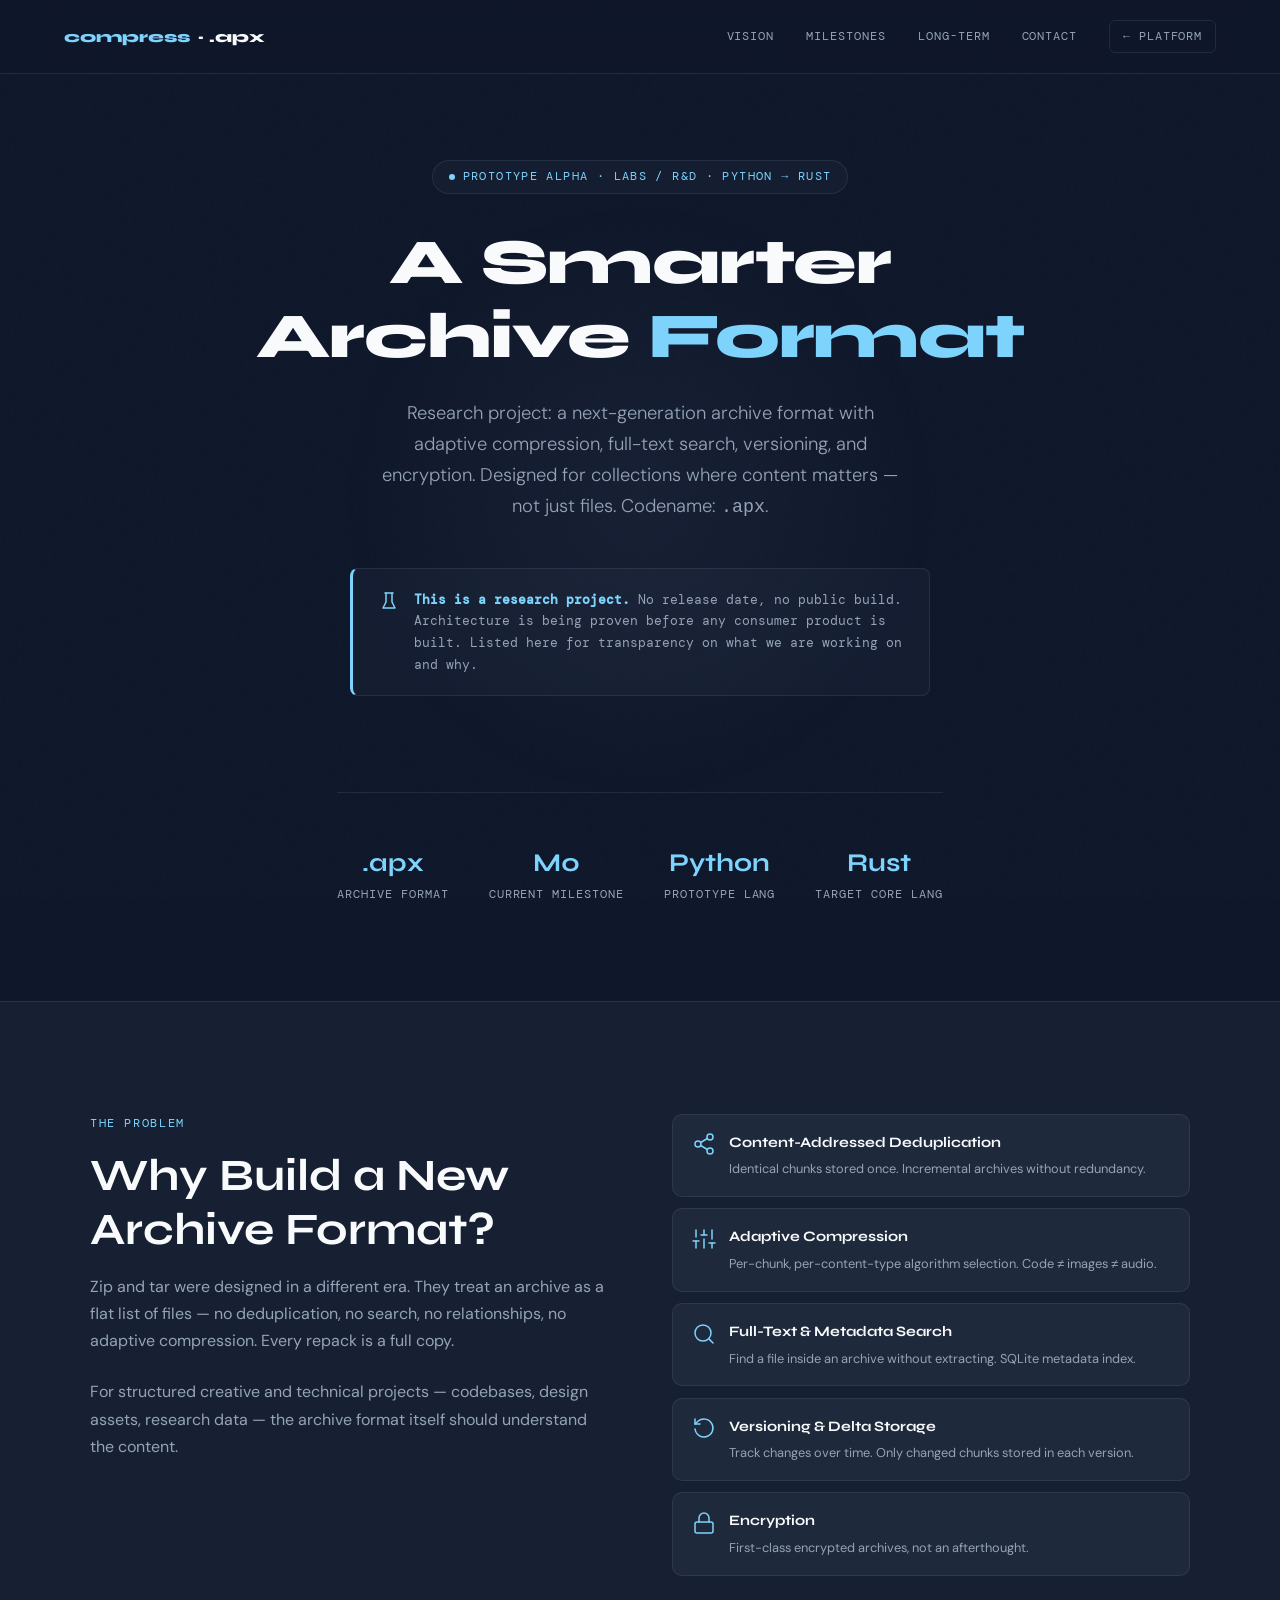
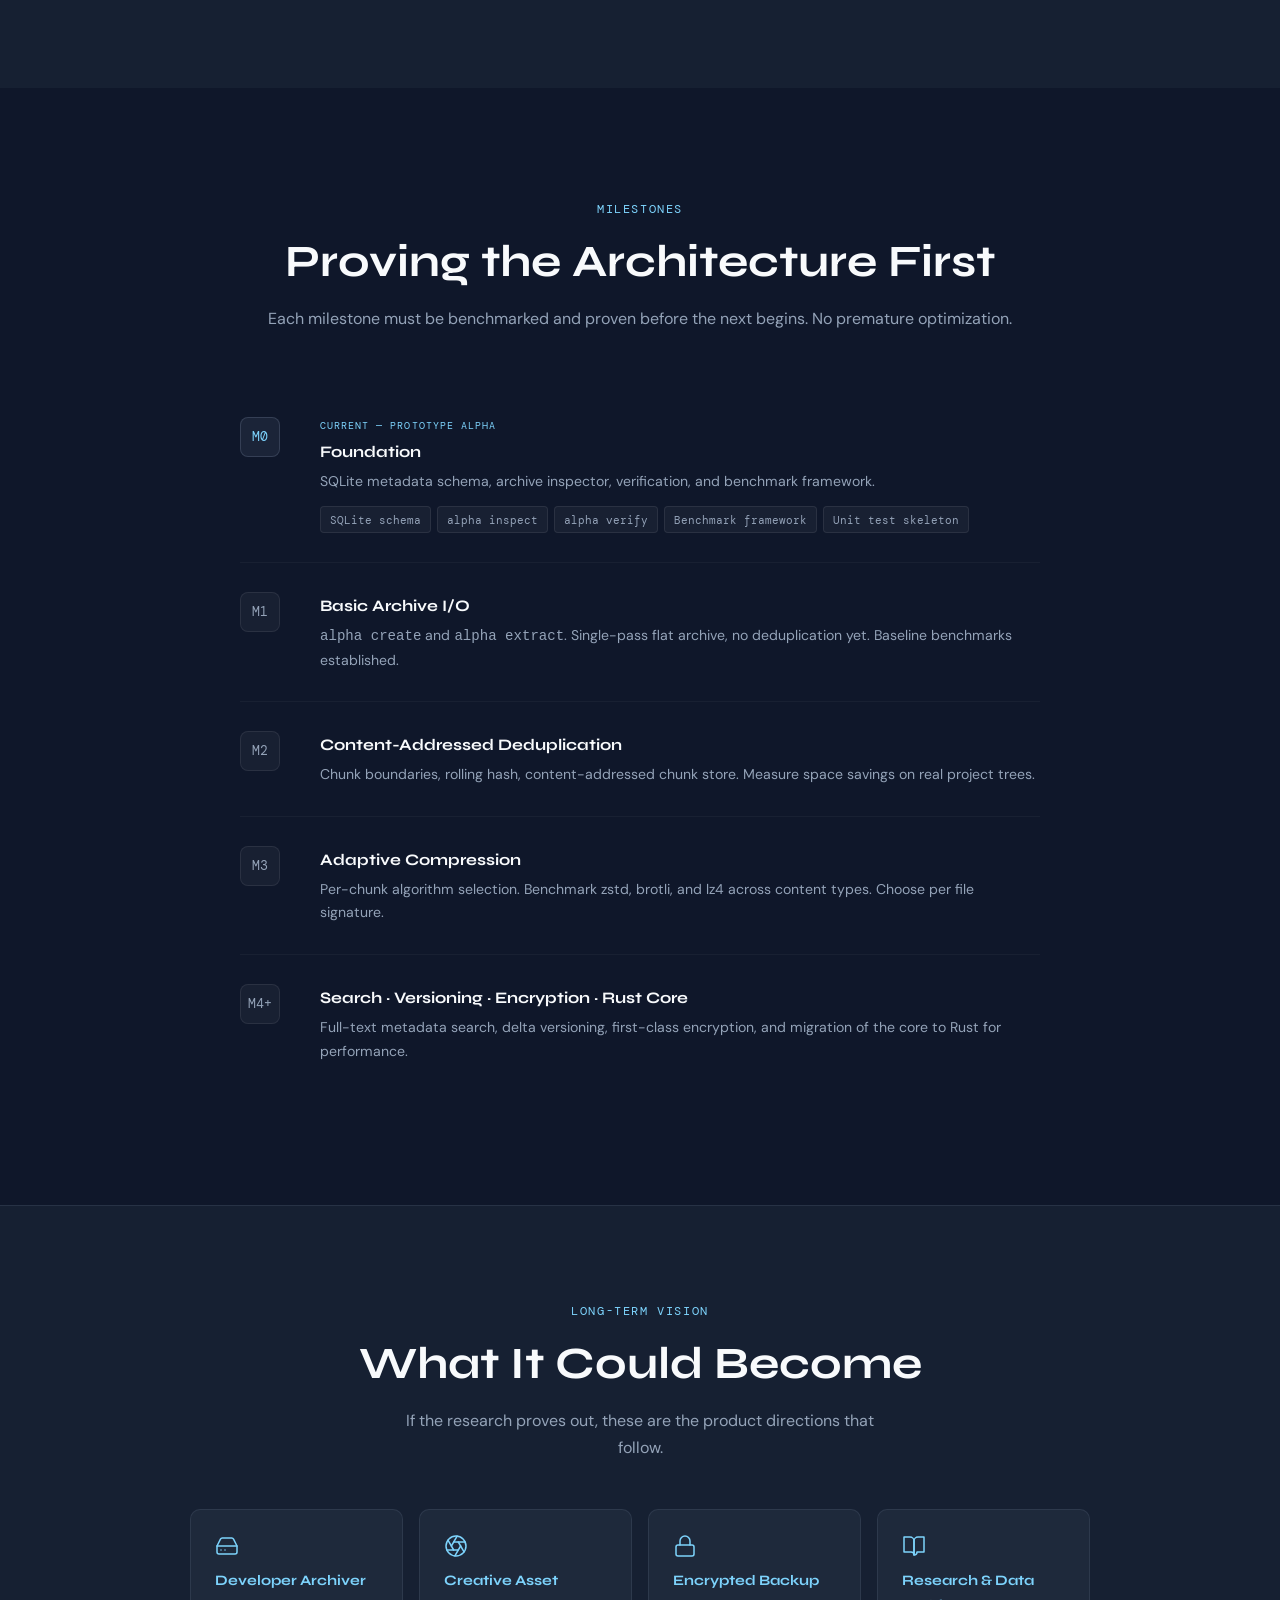
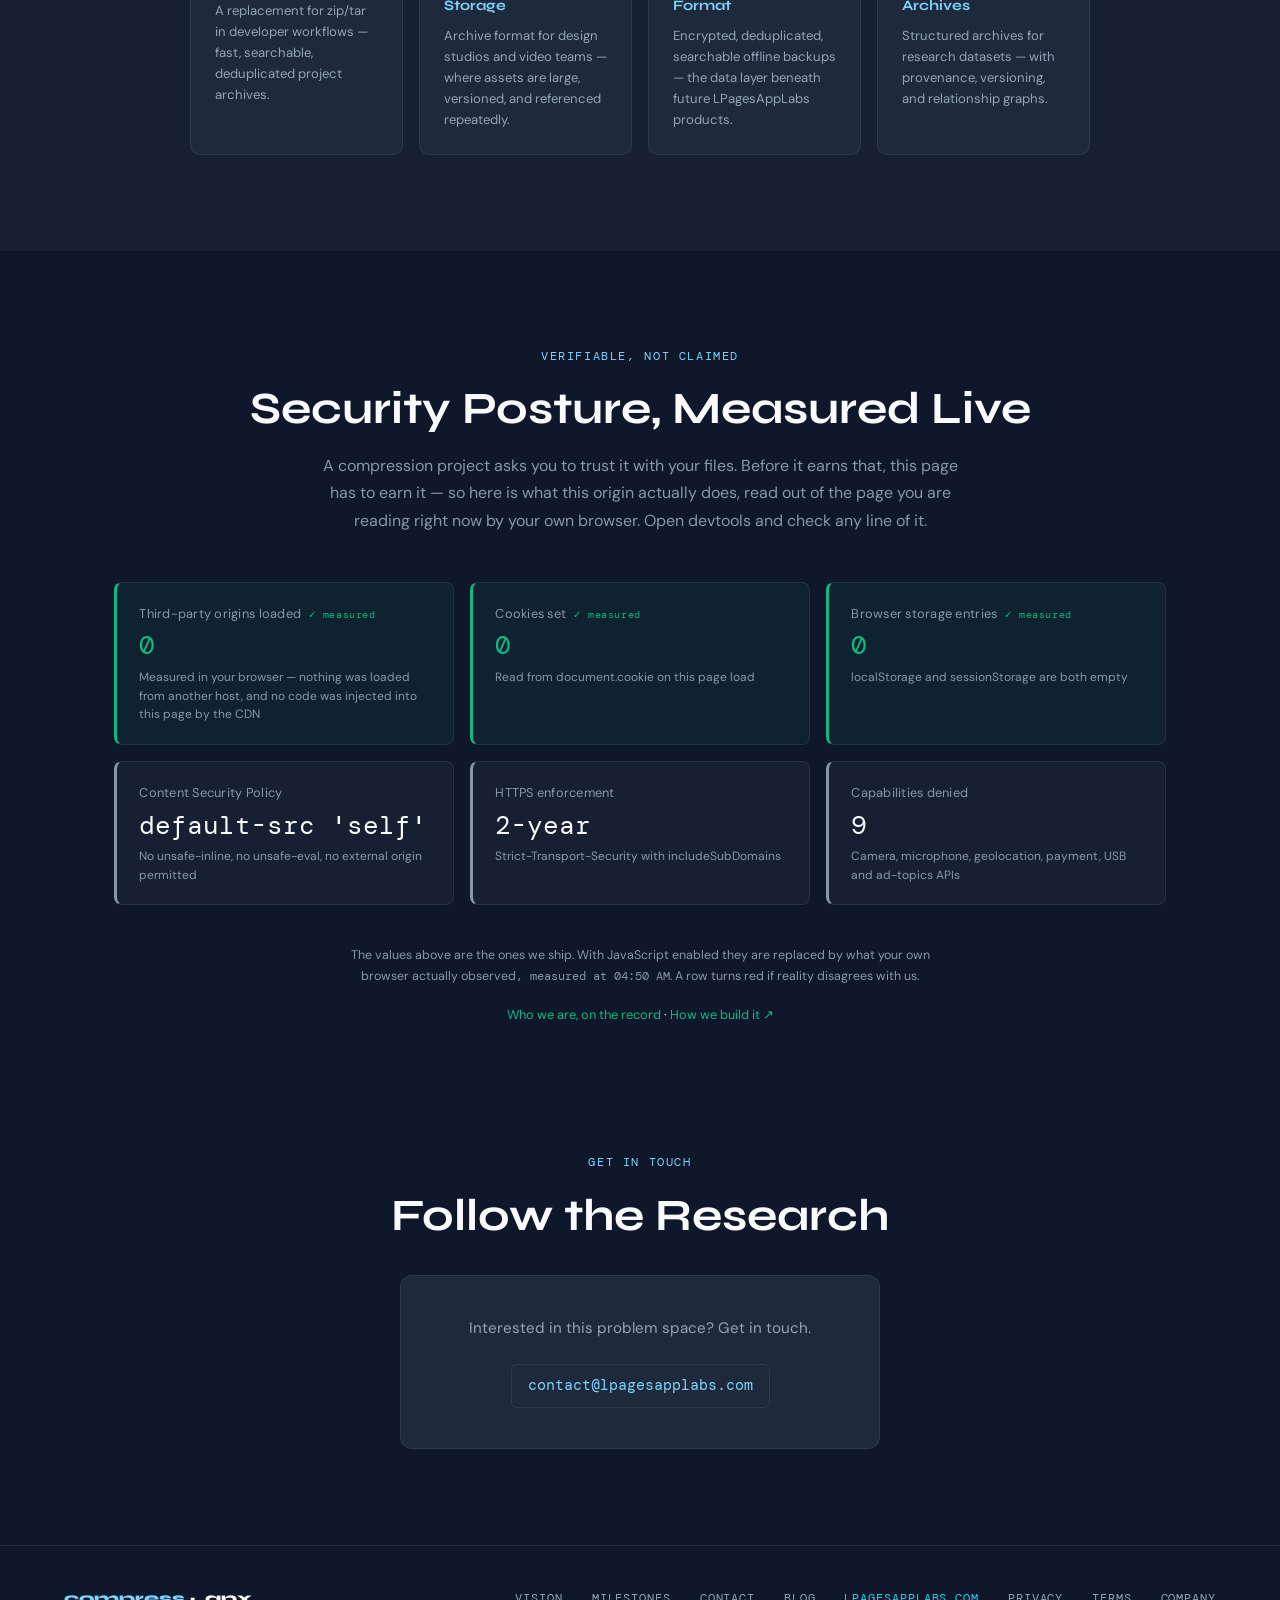
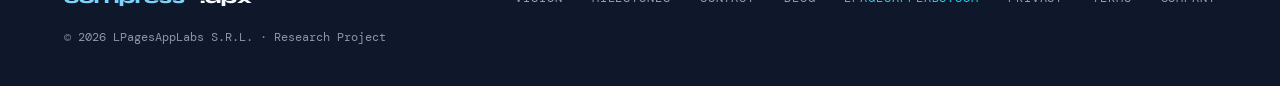
==== commit d490f0e3: "Add the live security-posture panel to compress Ships the panel that until now existed only on the a" ====
--- a/public/index.html
+++ b/public/index.html
@@ -21,12 +21,17 @@
   <meta name="twitter:image" content="https://lpagesapplabs.com/og-image.png" />
   <meta name="theme-color" content="#0F172A">
   <meta name="robots" content="index, follow">
-  <link rel="icon" href="https://lpagesapplabs.com/logo.svg" type="image/svg+xml">
+  <link rel="icon" href="/logo.svg" type="image/svg+xml">
   <script src="main.js"></script>
   <link rel="stylesheet" href="fonts.css">
   <link rel="preload" href="fonts/syne-latin-800-normal.woff2" as="font" type="font/woff2" crossorigin>
   <link rel="preload" href="fonts/dm-sans-latin-400-normal.woff2" as="font" type="font/woff2" crossorigin>
   <link rel="stylesheet" href="styles.css">
+  <!-- defer, deliberately. This script queries the DOM immediately on boot, and a
+       head script that runs before the body exists is what blanked all nine origins
+       on 2026-07-27. It is also progressive enhancement: the panel ships with honest
+       static values and this only ever upgrades a row to "measured". -->
+  <script src="posture.js" defer></script>
 </head>
 <body>
 <a class="skip-link" href="#main-content">Skip to main content</a>
@@ -43,14 +48,20 @@
     <a href="https://lpagesapplabs.com" class="nav-platform" rel="noopener noreferrer">← Platform</a>
     <button class="nav-hamburger" id="hamburger" aria-label="Menu" aria-expanded="false" aria-controls="navMobile"><span></span><span></span><span></span></button>
   </div>
+  <!-- Inside <nav> on purpose. nav is position:fixed, so it is the containing
+       block for this absolutely-positioned menu, which lets CSS say top:100%
+       — exactly the bar's height, whatever the logo turns out to be. As a
+       sibling it was in static flow at document y=0, behind the fixed bar and
+       off-screen once scrolled: the menu opened and nobody could see it.
+       Absolute keeps it out of the flex row, so the bar itself is unchanged. -->
+  <div class="nav-mobile" id="navMobile">
+    <a href="#vision">Vision</a>
+    <a href="#milestones">Milestones</a>
+    <a href="#longterm">Long-term</a>
+    <a href="#contact">Contact</a>
+    <a href="https://lpagesapplabs.com" rel="noopener noreferrer">← Platform</a>
+  </div>
 </nav>
-<div class="nav-mobile" id="navMobile">
-  <a href="#vision">Vision</a>
-  <a href="#milestones">Milestones</a>
-  <a href="#longterm">Long-term</a>
-  <a href="#contact">Contact</a>
-  <a href="https://lpagesapplabs.com" rel="noopener noreferrer">← Platform</a>
-</div>
 
 <!-- HERO -->
 <main id="main-content">
@@ -162,6 +173,53 @@
       <div class="lt-card"><div class="lt-icon" aria-hidden="true"><svg width="24" height="24" viewBox="0 0 24 24" fill="none" stroke="#7DD3FC" stroke-width="1.5" stroke-linecap="round" stroke-linejoin="round" aria-hidden="true"><rect x="3" y="11" width="18" height="11" rx="2" ry="2"/><path d="M7 11V7a5 5 0 0 1 10 0v4"/></svg></div><h3 class="lt-title">Encrypted Backup Format</h3><div class="lt-desc">Encrypted, deduplicated, searchable offline backups — the data layer beneath future LPagesAppLabs products.</div></div>
       <div class="lt-card"><div class="lt-icon" aria-hidden="true"><svg width="24" height="24" viewBox="0 0 24 24" fill="none" stroke="#7DD3FC" stroke-width="1.5" stroke-linecap="round" stroke-linejoin="round" aria-hidden="true"><path d="M2 3h6a4 4 0 0 1 4 4v14a3 3 0 0 0-3-3H2z"/><path d="M22 3h-6a4 4 0 0 0-4 4v14a3 3 0 0 0 3-3h7z"/></svg></div><h3 class="lt-title">Research & Data Archives</h3><div class="lt-desc">Structured archives for research datasets — with provenance, versioning, and relationship graphs.</div></div>
     </div>
+  </div>
+</section>
+
+<!-- SECURITY POSTURE — measured live, see posture.js -->
+<section id="posture">
+  <div class="posture-header reveal">
+    <div class="section-label">Verifiable, Not Claimed</div>
+    <h2 class="section-title">Security Posture, Measured Live</h2>
+    <p>A compression project asks you to trust it with your files. Before it earns that, this page has to earn it — so here is what this origin actually does, read out of the page you are reading right now by your own browser. Open devtools and check any line of it.</p>
+  </div>
+
+  <dl class="posture-grid reveal">
+    <div class="posture-row" data-posture="third-party">
+      <dt class="posture-label">Third-party origins loaded</dt>
+      <dd class="posture-value">0</dd>
+      <dd class="posture-note">No fonts, analytics or tag manager loaded from another host</dd>
+    </div>
+    <div class="posture-row" data-posture="cookies">
+      <dt class="posture-label">Cookies set</dt>
+      <dd class="posture-value">0</dd>
+      <dd class="posture-note">No consent banner, because there is nothing to consent to</dd>
+    </div>
+    <div class="posture-row" data-posture="storage">
+      <dt class="posture-label">Browser storage entries</dt>
+      <dd class="posture-value">0</dd>
+      <dd class="posture-note">Nothing written to localStorage or sessionStorage</dd>
+    </div>
+    <div class="posture-row" data-posture="csp">
+      <dt class="posture-label">Content Security Policy</dt>
+      <dd class="posture-value">default-src 'self'</dd>
+      <dd class="posture-note">No unsafe-inline, no unsafe-eval, no external origin permitted</dd>
+    </div>
+    <div class="posture-row" data-posture="hsts">
+      <dt class="posture-label">HTTPS enforcement</dt>
+      <dd class="posture-value">2-year</dd>
+      <dd class="posture-note">Strict-Transport-Security with includeSubDomains</dd>
+    </div>
+    <div class="posture-row" data-posture="permissions">
+      <dt class="posture-label">Capabilities denied</dt>
+      <dd class="posture-value">9</dd>
+      <dd class="posture-note">Camera, microphone, geolocation, payment, USB and ad-topics APIs</dd>
+    </div>
+  </dl>
+
+  <div class="posture-foot reveal">
+    <p class="posture-stamp">The values above are the ones we ship. With JavaScript enabled they are replaced by what your own browser actually observed<span class="posture-time-wrap">, measured at <span data-posture-time>—</span></span>. A row turns red if reality disagrees with us.</p>
+    <p class="posture-links"><a href="https://lpagesapplabs.com/company.html">Who we are, on the record</a> · <a href="https://blog.lpagesapplabs.com" rel="noopener noreferrer">How we build it ↗</a></p>
   </div>
 </section>
 
--- a/public/fonts.css
+++ b/public/fonts.css
@@ -16,16 +16,6 @@
 }
 
 /* latin-ext */
-@font-face {
-  font-family: 'Syne';
-  font-style: normal;
-  font-weight: 400;
-  font-stretch: 100%;
-  font-display: swap;
-  src: url(fonts/syne-latin-ext-400-normal.woff2) format('woff2'); 
-  unicode-range: U+0100-02BA,U+02BD-02C5,U+02C7-02CC,U+02CE-02D7,U+02DD-02FF,U+0304,U+0308,U+0329,U+1D00-1DBF,U+1E00-1E9F,U+1EF2-1EFF,U+2020,U+20A0-20AB,U+20AD-20C0,U+2113,U+2C60-2C7F,U+A720-A7FF;
-}
-
 /* latin */
 @font-face {
   font-family: 'Syne';
@@ -38,16 +28,6 @@
 }
 
 /* latin-ext */
-@font-face {
-  font-family: 'Syne';
-  font-style: normal;
-  font-weight: 600;
-  font-stretch: 100%;
-  font-display: swap;
-  src: url(fonts/syne-latin-ext-600-normal.woff2) format('woff2'); 
-  unicode-range: U+0100-02BA,U+02BD-02C5,U+02C7-02CC,U+02CE-02D7,U+02DD-02FF,U+0304,U+0308,U+0329,U+1D00-1DBF,U+1E00-1E9F,U+1EF2-1EFF,U+2020,U+20A0-20AB,U+20AD-20C0,U+2113,U+2C60-2C7F,U+A720-A7FF;
-}
-
 /* latin */
 @font-face {
   font-family: 'Syne';
@@ -60,16 +40,6 @@
 }
 
 /* latin-ext */
-@font-face {
-  font-family: 'Syne';
-  font-style: normal;
-  font-weight: 700;
-  font-stretch: 100%;
-  font-display: swap;
-  src: url(fonts/syne-latin-ext-700-normal.woff2) format('woff2'); 
-  unicode-range: U+0100-02BA,U+02BD-02C5,U+02C7-02CC,U+02CE-02D7,U+02DD-02FF,U+0304,U+0308,U+0329,U+1D00-1DBF,U+1E00-1E9F,U+1EF2-1EFF,U+2020,U+20A0-20AB,U+20AD-20C0,U+2113,U+2C60-2C7F,U+A720-A7FF;
-}
-
 /* latin */
 @font-face {
   font-family: 'Syne';
@@ -82,16 +52,6 @@
 }
 
 /* latin-ext */
-@font-face {
-  font-family: 'Syne';
-  font-style: normal;
-  font-weight: 800;
-  font-stretch: 100%;
-  font-display: swap;
-  src: url(fonts/syne-latin-ext-800-normal.woff2) format('woff2'); 
-  unicode-range: U+0100-02BA,U+02BD-02C5,U+02C7-02CC,U+02CE-02D7,U+02DD-02FF,U+0304,U+0308,U+0329,U+1D00-1DBF,U+1E00-1E9F,U+1EF2-1EFF,U+2020,U+20A0-20AB,U+20AD-20C0,U+2113,U+2C60-2C7F,U+A720-A7FF;
-}
-
 /* latin */
 @font-face {
   font-family: 'DM Mono';
--- a/public/styles.css
+++ b/public/styles.css
@@ -8,6 +8,13 @@
       --accent: #7DD3FC; /* sky-300 — bright research accent */
       --cyan: #22D3EE;
       --emerald: #10B981;
+      /* Added for the posture panel. --emerald-glow2 is --emerald at 0.07 and
+         --danger-a07 is --danger at 0.07; both track their base colour, so
+         changing a base without its tint leaves a row on the old hue. Values are
+         the apex platform's, so the panel is one design across all origins. */
+      --emerald-glow2: rgba(16,185,129,0.07);
+      --danger: #F87171;
+      --danger-a07: rgba(248,113,113,0.07);
       --white: #F8FAFC; --muted: #94A3B8; --muted-dim: #8A97A8;
       --border: rgba(100,116,139,0.22);
     }
@@ -25,9 +32,32 @@
     .nav-links a:hover { color:var(--accent); }
     .nav-platform { font-family:'DM Mono',monospace; font-size:0.72rem; color:var(--muted); text-decoration:none; letter-spacing:0.08em; text-transform:uppercase; border:1px solid var(--border); padding:0.35rem 0.8rem; border-radius:6px; transition:all 0.2s; }
     .nav-platform:hover { color:var(--cyan); border-color:rgba(34,211,238,0.3); }
-    .nav-hamburger { display:none; flex-direction:column; gap:5px; cursor:pointer; padding:4px; background:none; border:none; }
+    /* 22px of bars in a 44x44 hit box. padding grows the button to 44x44 while
+       the negative margin gives back exactly what the padding added, so the
+       footprint in the flex row stays the 30x24 it has always been and the bar
+       height does not move — the logo is text at ~26-30px on seven of nine
+       sites, so a real 44px button would have grown every one of those bars.
+       z-index keeps the hit area above the neighbouring link where the two
+       overlap by 7px; the neighbour is ~77px wide and loses only its edge.
+       appearance/background/border are the UA reset — without them a <button>
+       renders Chrome's grey buttonface on a dark navbar, which is what the
+       root site was shipping on 2026-09-03. The other eight already reset it. */
+    .nav-hamburger { display:none; flex-direction:column; gap:5px; cursor:pointer; background: none; border: 0; appearance: none; -webkit-appearance: none; color: inherit; position: relative; z-index: 1; padding: 14px 11px; margin: -10px -7px; }
     .nav-hamburger span { display:block; width:22px; height:2px; background:var(--muted); border-radius:2px; }
-    .nav-mobile { display:none; flex-direction:column; background:rgba(15,23,42,0.97); border-top:1px solid var(--border); padding:1rem 5%; position:fixed; top:62px; left:0; right:0; z-index:99; }
+    /* top:100% is measured off <nav> itself, so it cannot disagree with the bar.
+       The six sites that positioned this menu each hardcoded a top of 58-62px
+       against bars computing to 62-71px, so every one tucked the menu's first few
+       pixels behind a blurred bar. There is no number here to go stale.
+       Requires #navMobile to be a CHILD of nav — see index.html.
+       No z-index here, deliberately. nav is position:fixed with z-index:100, so IT
+       establishes the stacking context this menu lives in and lifts the whole bar
+       above page content. Inside that context the menu is absolute at top:100% --
+       strictly below the bar -- so it overlaps no sibling and has nothing to order
+       against. Six of nine sites carried z-index:99 here until 2026-09-04; it was
+       inert on all six, left over from when this menu was a sibling of nav rather
+       than its child. Do not re-add it: if the menu ever DOES need to stack, the
+       thing to change is nav's 100, not a number on the child. */
+    .nav-mobile { display:none; flex-direction:column; background:rgba(15,23,42,0.97); border-top:1px solid var(--border); padding:1rem 5%; position: absolute; top: 100%; left: 0; right: 0; }
     .nav-mobile a { font-family:'DM Mono',monospace; font-size:0.85rem; color:var(--muted); text-decoration:none; letter-spacing:0.08em; text-transform:uppercase; padding:0.75rem 0; border-bottom:1px solid rgba(255,255,255,0.04); transition:color 0.2s; }
     .nav-mobile a:last-child { border-bottom:none; }
     .nav-mobile a:hover { color:var(--accent); }
@@ -95,7 +125,7 @@
     #contact { padding:6rem 5%; text-align:center; }
     .contact-box { max-width:480px; margin:2rem auto 0; background:var(--surface); border:1px solid var(--border); border-radius:12px; padding:2.5rem; }
     .contact-box p { color:var(--muted); font-size:0.95rem; margin-bottom:1.4rem; }
-    .contact-email { display:inline-block; font-family:'DM Mono',monospace; font-size:0.95rem; color:var(--accent); text-decoration:none; padding:0.5rem 1rem; border:1px solid var(--border); border-radius:6px; transition:border-color 0.2s; }
+    .contact-email { display:inline-block; font-family:'DM Mono',monospace; font-size:0.95rem; color:var(--accent); text-decoration:none; padding:0.5rem 1rem; border:1px solid var(--border); border-radius:6px; transition:border-color 0.2s; overflow-wrap: anywhere; }
     .contact-email:hover { border-color:var(--accent); }
 
     footer { padding:2.5rem 5%; border-top:1px solid var(--border); display:flex; justify-content:space-between; align-items:center; flex-wrap:wrap; gap:1rem; position:relative; z-index:1; }
@@ -192,3 +222,75 @@
 .nf-title { font-family: 'Syne', sans-serif; font-weight: 800; font-size: clamp(2rem, 5vw, 3rem); }
 .nf-body { color: var(--muted); max-width: 46ch; line-height: 1.7; }
 .nf-back { color: var(--white); }
+
+/* Contact address fit, added 2026-09-03. Measured on a 360px viewport with the
+   shipped DM Mono (0.6em advance, 25 chars at 0.95rem = 228.0px of text):
+   clip-trimmer, compress, games, milife and services had 208px of room and
+   overflowed their card by 20px, visible on both borders because an
+   inline-block cannot break at its own padding. Root cleared by 1.2px a side.
+   The cause was a missing mobile override — root and ai-crypto reduce
+   .contact-box padding below 768px; the other six kept the 2.5rem desktop
+   value. These values give +20px at 360px.
+   lockedpages is deliberately NOT here: it uses .contact-email-text on a
+   <span>, a different element with a different rule. R30 — exception, written. */
+@media (max-width: 768px) {
+  .contact-box { padding: 1.5rem; }
+  .contact-email { display: block; margin: 0.4rem 0; padding: 0.5rem 0.75rem; }
+}
+
+/* --- SECURITY POSTURE PANEL -------------------------------------------------
+   Rows ship with static values and are upgraded to measured ones by posture.js.
+   .posture-measured is added only after a real measurement, so the "measured"
+   affordance can never appear on a value nobody checked. .posture-fail exists
+   so the panel can contradict us in public — a panel that can only ever show
+   good news is marketing, not evidence. */
+#posture { max-width: 1100px; margin: 0 auto; padding: 6rem 1.5rem 2rem; }
+.posture-header { text-align: center; margin-bottom: 3rem; }
+.posture-header p { color: var(--muted-dim); max-width: 60ch; margin: 1rem auto 0; line-height: 1.7; }
+
+.posture-grid { display: grid; grid-template-columns: repeat(auto-fit, minmax(300px, 1fr)); gap: 1rem; }
+
+.posture-row {
+  background: var(--surface2);
+  border: 1px solid var(--border);
+  border-left: 3px solid var(--muted-dim);
+  border-radius: 8px;
+  padding: 1.25rem 1.4rem;
+}
+.posture-grid dt, .posture-grid dd { margin: 0; }
+.posture-label { font-size: 0.8rem; color: var(--muted-dim); letter-spacing: 0.02em; }
+.posture-value {
+  font-family: 'DM Mono', monospace;
+  font-size: 1.6rem;
+  color: var(--white);
+  margin: 0.4rem 0 0.5rem;
+  word-break: break-word;
+}
+.posture-note { font-size: 0.75rem; color: var(--muted-dim); line-height: 1.55; }
+
+/* Measured — the only state that earns the accent colour and the tick. */
+.posture-measured { border-left-color: var(--emerald); background: var(--emerald-glow2); }
+.posture-measured .posture-value { color: var(--emerald); }
+.posture-measured .posture-label::after {
+  content: ' ✓ measured';
+  color: var(--emerald);
+  font-family: 'DM Mono', monospace;
+  font-size: 0.62rem;
+  letter-spacing: 0.06em;
+}
+/* Reality disagreed with the shipped value. Deliberately loud. */
+.posture-fail { border-left-color: var(--danger); background: var(--danger-a07); }
+.posture-fail .posture-value { color: var(--danger); }
+.posture-fail .posture-label::after { content: ' ✕ failed'; color: var(--danger); }
+
+.posture-foot { margin-top: 2.5rem; text-align: center; }
+.posture-stamp { font-size: 0.78rem; color: var(--muted-dim); max-width: 68ch; margin: 0 auto; line-height: 1.7; }
+.posture-time-wrap { font-family: 'DM Mono', monospace; }
+.posture-links { margin-top: 1rem; font-size: 0.8rem; }
+.posture-links a { color: var(--emerald); text-decoration: none; border-bottom: 1px solid transparent; }
+.posture-links a:hover, .posture-links a:focus-visible { border-bottom-color: var(--emerald); }
+
+@media (max-width: 640px) {
+  #posture { padding-top: 4rem; }
+  .posture-value { font-size: 1.3rem; }
+}
